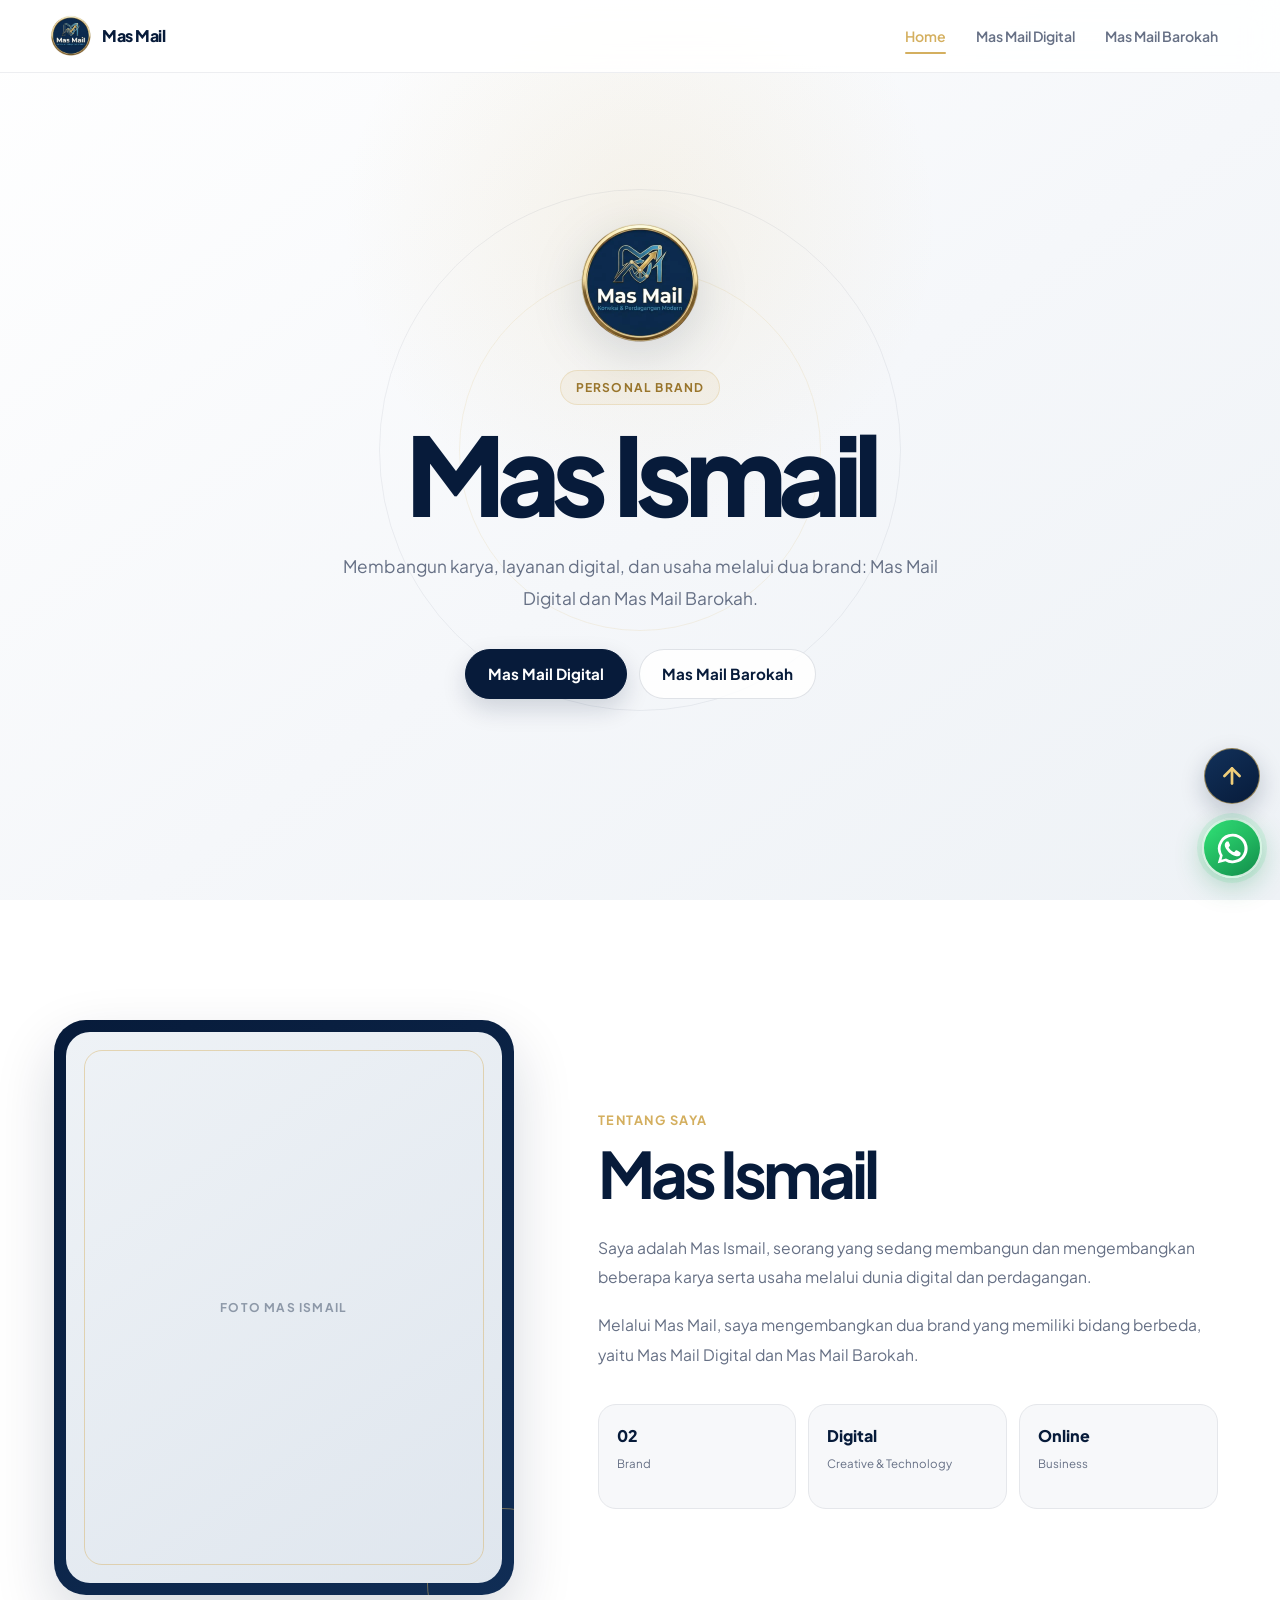
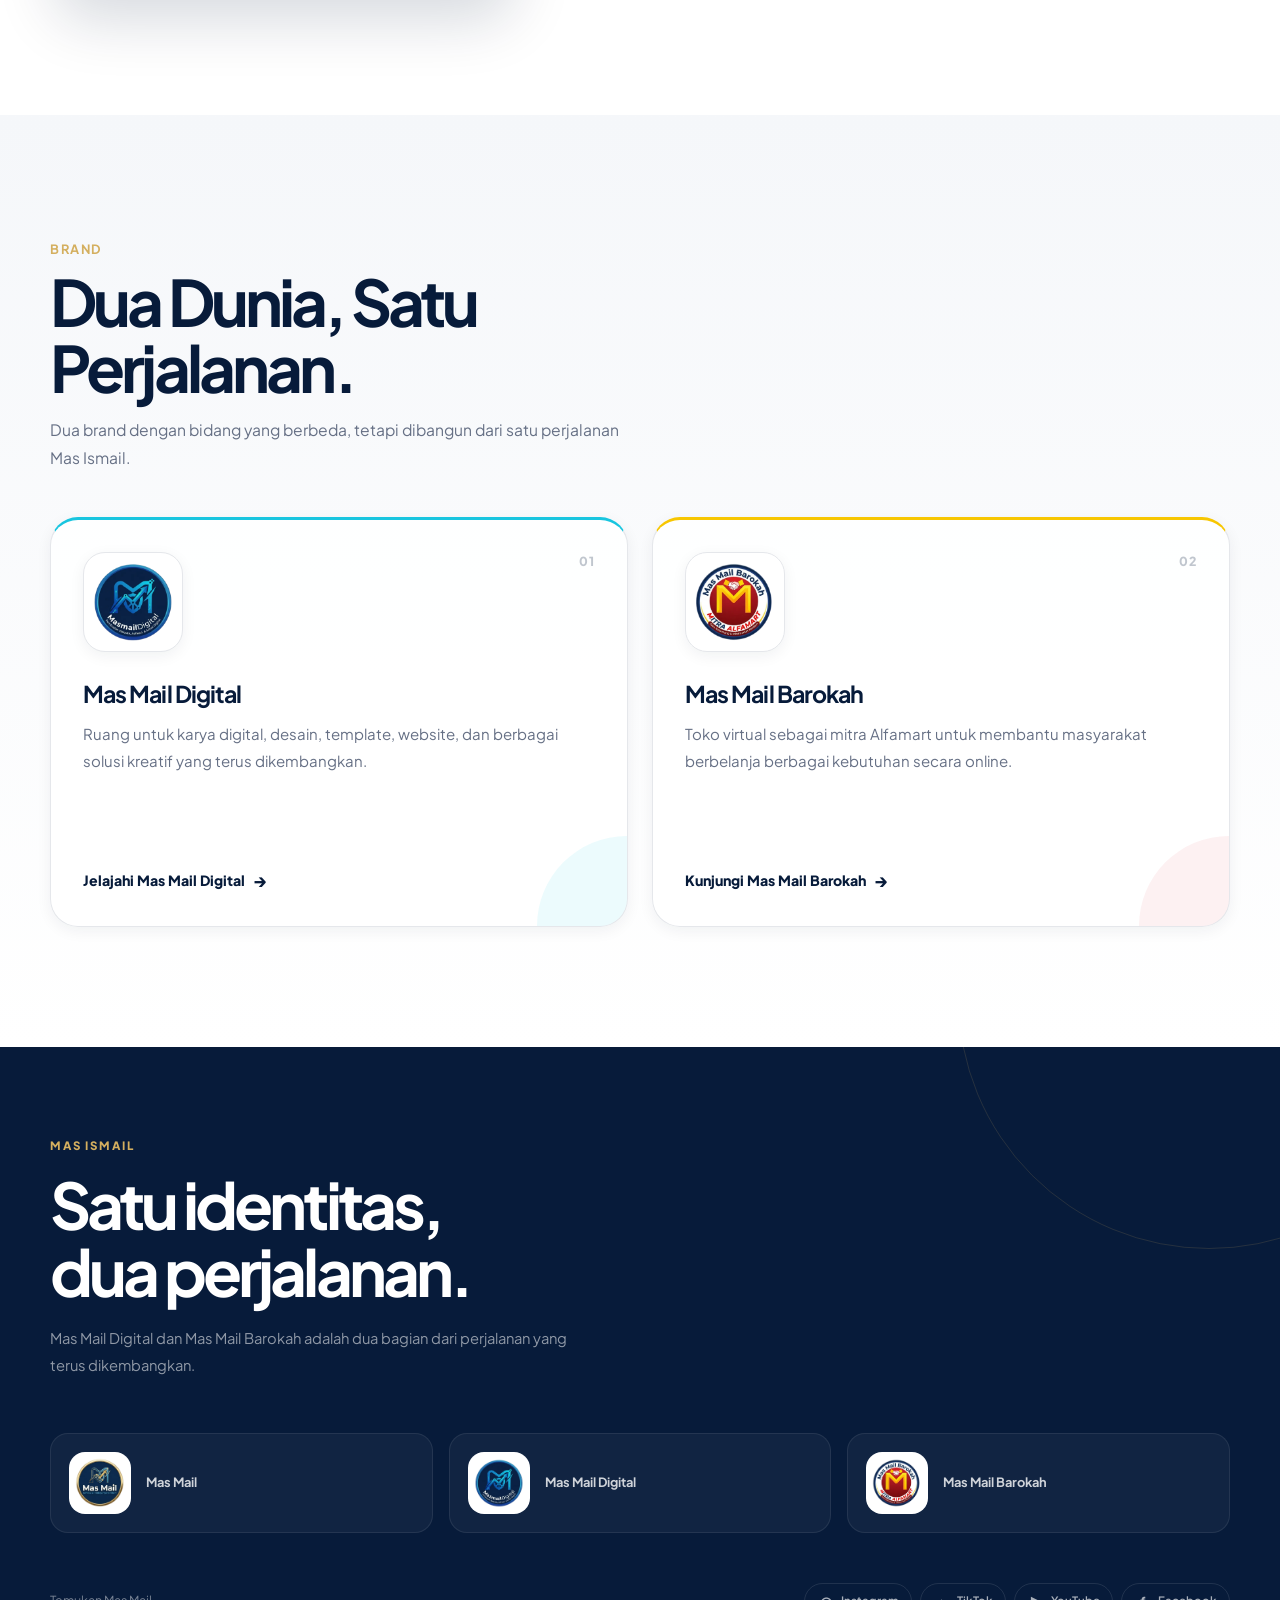
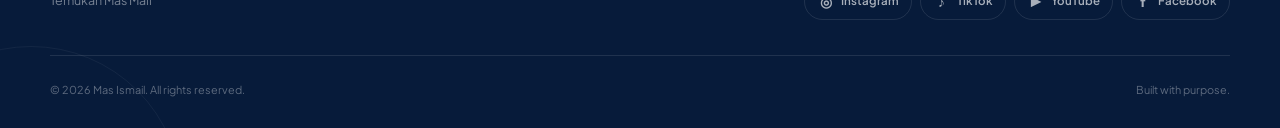
==== index.html @ d059cf26 "Update Open Graph image meta tag" ====
<!DOCTYPE html>

<html lang="id">
<head>
<meta charset="utf-8"/>
<meta content="width=device-width, initial-scale=1.0" name="viewport"/>
<title>Mas Mail — Beranda</title>
<!-- CSS -->
<link href="css/umum.css" rel="stylesheet"/>
<link href="css/home.css" rel="stylesheet"/>
<link href="assets/logo-mas-mail.png" rel="icon" type="image/png"/>
<!-- =========================================
     01. METADATA & PRATINJAU BAGIKAN URL
     Fungsi : Judul, deskripsi, dan gambar saat link dibagikan
     Edit   : URL_DOMAIN bila alamat publik berubah
========================================= -->
<meta name="description" content="Mas Mail menaungi Mas Mail Digital dan Mas Mail Barokah.">
<link rel="canonical" href="https://ismail280701.github.io/MAS-MAIL/index.html">
<meta property="og:type" content="website">
<meta property="og:site_name" content="Mas Mail">
<meta property="og:title" content="Mas Mail — Beranda">
<meta property="og:description" content="Mas Mail menaungi Mas Mail Digital dan Mas Mail Barokah.">
<meta property="og:url" content="https://ismail280701.github.io/MAS-MAIL/index.html">
<meta property="og:image" content="https://ismail280701.github.io/MAS-MAIL/assets/logo-mas-mail.png">
<meta property="og:image:width" content="1200">
<meta property="og:image:height" content="630">
<meta property="og:image:alt" content="Mas Mail menaungi Mas Mail Digital dan Mas Mail Barokah">
<meta name="twitter:card" content="summary_large_image">
<meta name="twitter:title" content="Mas Mail — Beranda">
<meta name="twitter:description" content="Mas Mail menaungi Mas Mail Digital dan Mas Mail Barokah.">
<meta name="twitter:image" content="https://ismail280701.github.io/MAS-MAIL/assets/mas-mail-social-preview.png">
</head>
<body>
<!-- =========================================
     PAGE TRANSITION
========================================= -->
<div aria-hidden="true" class="page-transition" id="pageTransition">
<div class="transition-content">
<div class="transition-logos">
<img alt="Mas Mail" src="assets/logo-mas-mail.png"/>
<img alt="Mas Mail Digital" src="assets/logo-mas-mail-digital.png"/>
<img alt="Mas Mail Barokah" src="assets/logo-mas-mail-barokah.png"/>
</div>
<p class="transition-title" id="transitionTitle">
            Mas Mail
        </p>
<p class="transition-subtitle" id="transitionSubtitle">
            Koneksi &amp; Perdagangan Modern
        </p>
</div>
</div>
<!-- =========================================
     HEADER / NAVBAR
========================================= -->
<header class="site-header">
<nav class="navbar">
<!-- BRAND -->
<a aria-label="Mas Mail" class="brand-logo" href="index.html">
<img alt="Logo Mas Mail" src="assets/logo-mas-mail.png"/>
<span>Mas Mail</span>
</a>
<!-- NAVIGATION -->
<div class="nav-menu" id="navMenu">
<a class="nav-link active" href="index.html">
                Home
            </a>
<a class="nav-link" href="digital.html">
                Mas Mail Digital
            </a>
<a class="nav-link" href="barokah.html">
                Mas Mail Barokah
            </a>
</div>
<!-- HAMBURGER -->
<button aria-controls="navMenu" aria-expanded="false" aria-label="Buka menu" class="nav-toggle" id="navToggle" type="button">
<span></span>
<span></span>
<span></span>
</button>
</nav>
</header>
<!-- =========================================
         MAIN
    ========================================= -->
<main>
<!-- =====================================
     HERO
====================================== -->
<section class="hero-section" id="home">
<div class="hero-background"></div>
<div class="hero-content">
<!-- LOGO -->
<div class="hero-logo">
<img alt="Logo Mas Mail" src="assets/logo-mas-mail.png"/>
</div>
<!-- LABEL -->
<p class="hero-label">
            Personal Brand
        </p>
<!-- TITLE -->
<h1>
            Mas Ismail
        </h1>
<!-- DESCRIPTION -->
<p class="hero-description">
            Membangun karya, layanan digital, dan usaha
            melalui dua brand: Mas Mail Digital dan
            Mas Mail Barokah.
        </p>
<!-- ACTION -->
<div class="hero-actions">
<a class="button button-primary" href="digital.html">
                Mas Mail Digital
            </a>
<a class="button button-secondary" href="barokah.html">
                Mas Mail Barokah
            </a>
</div>
</div>
</section>
<!-- =====================================
     TENTANG MAS ISMAIL
====================================== -->
<section class="about-section" id="tentang">
<div class="section-container">
<div class="about-layout">
<!-- =============================
                 FOTO
            ============================== -->
<div class="about-image reveal reveal-left">
<div class="about-image-frame">
<span>
                        FOTO MAS ISMAIL
                    </span>
</div>
</div>
<!-- =============================
                 INFORMASI
            ============================== -->
<div class="about-info reveal reveal-right">
<div class="section-heading">
<p class="section-label">
                        Tentang Saya
                    </p>
<h2>
                        Mas Ismail
                    </h2>
</div>
<div class="about-text">
<p>
                        Saya adalah Mas Ismail, seorang yang
                        sedang membangun dan mengembangkan
                        beberapa karya serta usaha melalui
                        dunia digital dan perdagangan.
                    </p>
<p>
                        Melalui Mas Mail, saya mengembangkan
                        dua brand yang memiliki bidang berbeda,
                        yaitu Mas Mail Digital dan
                        Mas Mail Barokah.
                    </p>
</div>
<!-- INFORMASI SINGKAT -->
<div class="about-highlights">
<div class="about-highlight">
<strong>
                            02
                        </strong>
<span>
                            Brand
                        </span>
</div>
<div class="about-highlight">
<strong>
                            Digital
                        </strong>
<span>
                            Creative &amp; Technology
                        </span>
</div>
<div class="about-highlight">
<strong>
                            Online
                        </strong>
<span>
                            Business
                        </span>
</div>
</div>
</div>
</div>
</div>
</section>
<!-- =====================================
     DUA BRAND
====================================== -->
<section class="brands-section" id="brand">
<div class="section-container">
<div class="section-heading">
<p class="section-label">
                Brand
            </p>
<h2>
                Dua Dunia,
                Satu Perjalanan.
            </h2>
<p>
                Dua brand dengan bidang yang berbeda,
                tetapi dibangun dari satu perjalanan
                Mas Ismail.
            </p>
</div>
<div class="brands-grid">
<!-- =================================
                 MAS MAIL DIGITAL
            ================================== -->
<article class="brand-card brand-digital reveal reveal-left">
<div class="brand-card-top">
<div class="brand-logo-box">
<img alt="Logo Mas Mail Digital" src="assets/logo-mas-mail-digital.png"/>
</div>
<span class="brand-number">
                        01
                    </span>
</div>
<div class="brand-content">
<h3>
                        Mas Mail Digital
                    </h3>
<p>
                        Ruang untuk karya digital,
                        desain, template, website,
                        dan berbagai solusi kreatif
                        yang terus dikembangkan.
                    </p>
<a class="brand-link" href="digital.html">
                        Jelajahi Mas Mail Digital
                        <span>→</span>
</a>
</div>
</article>
<!-- =================================
                 MAS MAIL BAROKAH
            ================================== -->
<article class="brand-card brand-barokah reveal reveal-right">
<div class="brand-card-top">
<div class="brand-logo-box">
<img alt="Logo Mas Mail Barokah" src="assets/logo-mas-mail-barokah.png"/>
</div>
<span class="brand-number">
                        02
                    </span>
</div>
<div class="brand-content">
<h3>
                        Mas Mail Barokah
                    </h3>
<p>
                        Toko virtual sebagai mitra
                        Alfamart untuk membantu
                        masyarakat berbelanja berbagai
                        kebutuhan secara online.
                    </p>
<a class="brand-link" href="barokah.html">
                        Kunjungi Mas Mail Barokah
                        <span>→</span>
</a>
</div>
</article>
</div>
</div>
</section>
<!-- =========================================
     FLOATING BACK TO HERO
========================================= -->
<button aria-label="Kembali ke bagian atas" class="back-to-hero" id="backToHero" title="Kembali ke atas" type="button">
<span>↑</span>
</button>
</main>
<!-- =========================================
     FOOTER
========================================= -->
<footer class="site-footer">
<div class="footer-container">
<!-- ================================
             FOOTER BRAND
        ================================= -->
<div class="footer-main">
<p class="footer-label">
                MAS ISMAIL
            </p>
<h2>
                Satu identitas,
                <br/>
                dua perjalanan.
            </h2>
<p class="footer-description">
                Mas Mail Digital dan Mas Mail Barokah
                adalah dua bagian dari perjalanan
                yang terus dikembangkan.
            </p>
</div>
<!-- ================================
             THREE LOGOS
        ================================= -->
<div class="footer-logos">
<!-- MAS MAIL -->
<a class="footer-logo-item" href="index.html">
<div class="footer-logo-image">
<img alt="Logo Mas Mail" src="assets/logo-mas-mail.png"/>
</div>
<span>
                    Mas Mail
                </span>
</a>
<!-- DIGITAL -->
<a class="footer-logo-item" href="digital.html">
<div class="footer-logo-image">
<img alt="Logo Mas Mail Digital" src="assets/logo-mas-mail-digital.png"/>
</div>
<span>
                    Mas Mail Digital
                </span>
</a>
<!-- BAROKAH -->
<a class="footer-logo-item" href="barokah.html">
<div class="footer-logo-image">
<img alt="Logo Mas Mail Barokah" src="assets/logo-mas-mail-barokah.png"/>
</div>
<span>
                    Mas Mail Barokah
                </span>
</a>
</div>
<!-- ================================
             SOCIAL MEDIA
        ================================= -->
<div class="footer-social-area">
<p>
                Temukan Mas Mail
            </p>
<div class="footer-social">
<a aria-label="Instagram" class="social-link" href="#">
<span class="social-icon">◎</span>
<span>Instagram</span>
</a>
<a aria-label="TikTok" class="social-link" href="#">
<span class="social-icon">♪</span>
<span>TikTok</span>
</a>
<a aria-label="YouTube" class="social-link" href="#">
<span class="social-icon">▶</span>
<span>YouTube</span>
</a>
<a aria-label="Facebook" class="social-link" href="#">
<span class="social-icon">f</span>
<span>Facebook</span>
</a>
</div>
</div>
<!-- ================================
             FOOTER BOTTOM
        ================================= -->
<div class="footer-bottom">
<p>
                © 2026 Mas Ismail. All rights reserved.
            </p>
<p>
                Built with purpose.
            </p>
</div>
</div>
</footer>
<!-- JavaScript -->
<script src="js/umum.js"></script>
<script src="js/home.js"></script>
</body>
</html>
---- css/umum.css ----
/* =========================================
   MAS ISMAIL
   CSS UMUM
   Versi Final / Shared Style
========================================= */

@import url('https://fonts.googleapis.com/css2?family=Plus+Jakarta+Sans:wght@400;500;600;700;800&display=swap');


/* =========================================
   1. ROOT / VARIABEL
========================================= */

:root {

    /* BRAND COLORS */

    --color-primary: #d4af5f;
    --color-primary-dark: #b89546;
    --color-primary-light: #f7edcf;

    --color-navy: #071b3a;
    --color-navy-light: #102d55;

    --color-blue: #1769aa;
    --color-cyan: #18c5df;

    --color-red: #d71920;
    --color-yellow: #f7c600;


    /* BASIC COLORS */

    --color-white: #ffffff;
    --color-black: #080b10;

    --color-text: #111827;
    --color-text-soft: #667085;


    /* BACKGROUND */

    --color-background: #ffffff;
    --color-background-soft: #f7f8fa;
    --color-background-dark: #071b3a;


    /* BORDER */

    --color-border: #e5e7eb;


    /* RADIUS */

    --radius-small: 10px;
    --radius-medium: 18px;
    --radius-large: 28px;
    --radius-pill: 999px;


    /* SHADOW */

    --shadow-small:
        0 4px 15px rgba(7, 27, 58, 0.06);

    --shadow-medium:
        0 10px 30px rgba(7, 27, 58, 0.10);

    --shadow-large:
        0 20px 50px rgba(7, 27, 58, 0.14);


    /* CONTAINER */

    --container-width: 1180px;


    /* TRANSITION */

    --transition-fast: 0.2s ease;
    --transition-normal: 0.3s ease;
    --transition-slow: 0.5s ease;

}


/* =========================================
   2. RESET
========================================= */

* {
    margin: 0;
    padding: 0;
    box-sizing: border-box;
}


html {
    scroll-behavior: smooth;
}


body {
    min-height: 100vh;

    font-family:
        "Plus Jakarta Sans",
        Arial,
        Helvetica,
        sans-serif;

    background:
        var(--color-background);

    color:
        var(--color-text);

    line-height: 1.6;

    overflow-x: hidden;
}


img {
    display: block;

    max-width: 100%;
}


a {
    color: inherit;

    text-decoration: none;
}


button,
input,
textarea,
select {
    font: inherit;
}


/* =========================================
   3. CONTAINER
========================================= */

.section-container,
.footer-container {
    width:
        min(
            calc(100% - 40px),
            var(--container-width)
        );

    margin-inline: auto;
}


/* =========================================
   4. SECTION UMUM
========================================= */

section {
    position: relative;

    width: 100%;
}


.section-heading {
    margin-bottom: 40px;
}


.section-label {
    display: inline-block;

    margin-bottom: 10px;

    color:
        var(--color-primary);

    font-size: 0.8rem;

    font-weight: 700;

    letter-spacing: 0.12em;

    text-transform: uppercase;
}


/* =========================================
   5. BUTTON
========================================= */

.button {
    display: inline-flex;

    align-items: center;
    justify-content: center;

    min-height: 48px;

    padding:
        12px 22px;

    border:
        1px solid transparent;

    border-radius:
        var(--radius-pill);

    font-size: 0.95rem;

    font-weight: 700;

    cursor: pointer;

    transition:
        transform var(--transition-fast),
        background-color var(--transition-normal),
        color var(--transition-normal),
        border-color var(--transition-normal),
        box-shadow var(--transition-normal);
}


.button:hover {
    transform:
        translateY(-2px);
}


.button:active {
    transform:
        translateY(0);
}


/* =========================================
   6. PRIMARY BUTTON
========================================= */

.button-primary {
    background:
        var(--color-primary);

    color:
        var(--color-white);

    box-shadow:
        var(--shadow-small);
}


.button-primary:hover {
    background:
        var(--color-primary-dark);

    box-shadow:
        var(--shadow-medium);
}


/* =========================================
   7. SECONDARY BUTTON
========================================= */

.button-secondary {
    background:
        var(--color-white);

    color:
        var(--color-primary);

    border-color:
        var(--color-border);
}


.button-secondary:hover {
    border-color:
        var(--color-primary);

    box-shadow:
        var(--shadow-small);
}


/* =========================================
   8. HEADER
========================================= */

.site-header {
    position: fixed;

    top: 0;
    left: 0;

    z-index: 1000;

    width: 100%;

    background:
        rgba(255, 255, 255, 0.88);

    border-bottom:
        1px solid
        rgba(229, 231, 235, 0.7);

    backdrop-filter:
        blur(16px);

    -webkit-backdrop-filter:
        blur(16px);
}


/* =========================================
   9. HEADER SAAT SCROLL
========================================= */

.site-header.scrolled {
    background:
        rgba(255, 255, 255, 0.96);

    box-shadow:
        var(--shadow-small);

    border-bottom-color:
        transparent;
}


/* =========================================
   10. NAVBAR
========================================= */

.navbar {
    position: relative;

    display: flex;

    align-items: center;
    justify-content: space-between;

    width:
        min(
            calc(100% - 40px),
            var(--container-width)
        );

    min-height: 72px;

    margin-inline: auto;
}


/* =========================================
   11. BRAND LOGO
========================================= */

.brand-logo {
    display: inline-flex;

    align-items: center;

    gap: 10px;

    color:
        var(--color-navy);

    font-size: 1rem;

    font-weight: 800;

    letter-spacing: -0.03em;

    white-space: nowrap;

    transition:
        transform var(--transition-fast),
        opacity var(--transition-normal);
}


.brand-logo img {
    display: block;

    width: 42px;
    height: 42px;

    max-width: 42px;
    max-height: 42px;

    flex-shrink: 0;

    object-fit: contain;
}


.brand-logo span {
    color:
        var(--color-navy);
}


.brand-logo:hover {
    transform:
        translateY(-1px);

    opacity:
        0.88;
}


/* =========================================
   12. NAV MENU
========================================= */

.nav-menu {
    display: flex;

    align-items: center;

    gap: 6px;

    margin-left: auto;
}


/* =========================================
   13. NAV LINK
========================================= */

.nav-link {
    position: relative;

    display: inline-flex;

    align-items: center;

    min-height: 38px;

    padding:
        9px 12px;

    border-radius:
        var(--radius-pill);

    color:
        var(--color-text-soft);

    font-size: 0.88rem;

    font-weight: 600;

    white-space: nowrap;

    transition:
        color var(--transition-normal),
        background-color var(--transition-normal);
}


.nav-link::after {
    content: "";

    position: absolute;

    left: 12px;
    right: 12px;
    bottom: 2px;

    height: 2px;

    background:
        var(--color-primary);

    border-radius:
        var(--radius-pill);

    transform:
        scaleX(0);

    transform-origin:
        center;

    transition:
        transform var(--transition-normal);
}


.nav-link:hover {
    color:
        var(--color-primary);
}


.nav-link:hover::after,
.nav-link.active::after {
    transform:
        scaleX(1);
}


.nav-link.active {
    color:
        var(--color-primary);
}


/* =========================================
   14. NAV TOGGLE / HAMBURGER
========================================= */

.nav-toggle {
    display: none;

    align-items: center;
    justify-content: center;

    flex-direction: column;

    gap: 5px;

    width: 42px;
    height: 42px;

    padding: 0;

    border: 0;

    border-radius: 12px;

    background:
        transparent;

    cursor: pointer;

    transition:
        background-color var(--transition-normal);
}


.nav-toggle:hover {
    background:
        rgba(15, 118, 110, 0.07);
}


.nav-toggle span {
    display: block;

    width: 21px;
    height: 2px;

    border-radius:
        var(--radius-pill);

    background:
        var(--color-navy);

    transition:
        transform var(--transition-normal),
        opacity var(--transition-fast),
        width var(--transition-normal);
}


/* =========================================
   15. HAMBURGER → X
========================================= */

.nav-toggle.active span:nth-child(1) {
    transform:
        translateY(7px)
        rotate(45deg);
}


.nav-toggle.active span:nth-child(2) {
    width: 0;

    opacity: 0;
}


.nav-toggle.active span:nth-child(3) {
    transform:
        translateY(-7px)
        rotate(-45deg);
}


/* =========================================
   16. REVEAL ANIMATION
========================================= */

.reveal {
    opacity: 0;

    transform:
        translateY(24px);

    transition:
        opacity 0.7s ease,
        transform 0.7s ease;
}


.reveal.revealed {
    opacity: 1;

    transform:
        translateY(0);
}


/* =========================================
   17. FOOTER
========================================= */

.site-footer {
    position: relative;

    background:
        var(--color-navy);

    color:
        #ffffff;

    overflow: hidden;
}


.site-footer::before {
    content: "";

    position: absolute;

    width: 500px;
    height: 500px;

    top: -300px;
    right: -180px;

    border:
        1px solid
        rgba(212, 175, 95, 0.15);

    border-radius: 50%;

    pointer-events: none;
}


.site-footer::after {
    content: "";

    position: absolute;

    width: 300px;
    height: 300px;

    bottom: -220px;
    left: -120px;

    border:
        1px solid
        rgba(255, 255, 255, 0.05);

    border-radius: 50%;

    pointer-events: none;
}


/* =========================================
   18. FOOTER CONTAINER
========================================= */

.footer-container {
    position: relative;

    z-index: 2;

    padding-top: 90px;
    padding-bottom: 30px;
}


/* =========================================
   19. FOOTER MAIN
========================================= */

.footer-main {
    max-width: 650px;

    margin-bottom: 55px;
}


.footer-label {
    margin-bottom: 15px;

    color:
        var(--color-primary);

    font-size: 0.72rem;

    font-weight: 800;

    letter-spacing: 0.16em;
}


.footer-main h2 {
    color:
        #ffffff;

    font-size:
        clamp(
            2.3rem,
            5vw,
            4rem
        );

    line-height: 1.05;

    letter-spacing: -0.06em;
}


.footer-description {
    max-width: 540px;

    margin-top: 20px;

    color:
        rgba(255, 255, 255, 0.55);

    font-size: 0.92rem;

    line-height: 1.8;
}


/* =========================================
   20. FOOTER THREE LOGOS
========================================= */

.footer-logos {
    display: grid;

    grid-template-columns:
        repeat(3, minmax(0, 1fr));

    gap: 16px;

    margin-bottom: 50px;
}


.footer-logo-item {
    display: flex;

    align-items: center;

    gap: 15px;

    min-height: 100px;

    padding: 18px;

    background:
        rgba(255, 255, 255, 0.045);

    border:
        1px solid
        rgba(255, 255, 255, 0.08);

    border-radius:
        var(--radius-medium);

    color:
        rgba(255, 255, 255, 0.8);

    transition:
        transform var(--transition-normal),
        background-color var(--transition-normal),
        border-color var(--transition-normal);
}


.footer-logo-item:hover {
    transform:
        translateY(-4px);

    background:
        rgba(255, 255, 255, 0.075);

    border-color:
        rgba(212, 175, 95, 0.35);

    color:
        #ffffff;
}


.footer-logo-image {
    display: flex;

    align-items: center;
    justify-content: center;

    width: 62px;
    height: 62px;

    padding: 6px;

    flex-shrink: 0;

    background:
        #ffffff;

    border-radius: 16px;
}


.footer-logo-image img {
    width: 100%;
    height: 100%;

    object-fit: contain;
}


.footer-logo-item span {
    font-size: 0.8rem;

    font-weight: 700;

    line-height: 1.4;
}


/* =========================================
   21. FOOTER SOCIAL AREA
========================================= */

.footer-social-area {
    display: flex;

    align-items: center;
    justify-content: space-between;

    gap: 30px;

    padding-bottom: 35px;

    border-bottom:
        1px solid
        rgba(255, 255, 255, 0.1);
}


.footer-social-area > p {
    color:
        rgba(255, 255, 255, 0.45);

    font-size: 0.78rem;
}


.footer-social {
    display: flex;

    align-items: center;
    justify-content: flex-end;

    flex-wrap: wrap;

    gap: 8px;

    padding: 0;

    border: 0;
}


/* =========================================
   22. SOCIAL LINK
========================================= */

.social-link {
    display: inline-flex;

    align-items: center;

    gap: 7px;

    padding:
        8px 12px;

    border:
        1px solid
        rgba(255, 255, 255, 0.1);

    border-radius:
        var(--radius-pill);

    color:
        rgba(255, 255, 255, 0.65);

    font-size: 0.72rem;

    font-weight: 600;

    transition:
        transform var(--transition-normal),
        background-color var(--transition-normal),
        border-color var(--transition-normal),
        color var(--transition-normal);
}


.social-link:hover {
    transform:
        translateY(-2px);

    background:
        rgba(255, 255, 255, 0.08);

    border-color:
        rgba(212, 175, 95, 0.4);

    color:
        #ffffff;
}


.social-icon {
    display: inline-flex;

    align-items: center;
    justify-content: center;

    width: 17px;
    height: 17px;

    font-size: 0.85rem;

    font-weight: 800;
}


/* =========================================
   23. FOOTER BOTTOM
========================================= */

.footer-bottom {
    display: flex;

    align-items: center;
    justify-content: space-between;

    gap: 20px;

    padding-top: 25px;
}


.footer-bottom p {
    color:
        rgba(255, 255, 255, 0.35);

    font-size: 0.68rem;
}


/* =========================================
   24. FOCUS
========================================= */

a:focus-visible,
button:focus-visible {
    outline:
        3px solid
        var(--color-primary-light);

    outline-offset: 3px;
}


/* =========================================
   25. TABLET
========================================= */

@media (max-width: 900px) {

    .nav-menu {
        gap: 2px;
    }

    .nav-link {
        padding-inline: 8px;

        font-size: 0.85rem;
    }

}


/* =========================================
   26. MOBILE
========================================= */

@media (max-width: 700px) {

    /* ================================
       CONTAINER
    ================================= */

    .section-container,
    .footer-container {
        width:
            min(
                calc(100% - 32px),
                var(--container-width)
            );
    }


    /* ================================
       NAVBAR
    ================================= */

    .navbar {
        width:
            min(
                calc(100% - 32px),
                var(--container-width)
            );

        min-height: 64px;
    }


    /* ================================
       BRAND
    ================================= */

    .brand-logo {
        gap: 8px;

        font-size: 0.9rem;
    }


    .brand-logo img {
        width: 38px;
        height: 38px;

        max-width: 38px;
        max-height: 38px;
    }


    /* ================================
       HAMBURGER
    ================================= */

    .nav-toggle {
        display: flex;
    }


    /* ================================
       MOBILE MENU
    ================================= */

    .nav-menu {
        position: absolute;

        top:
            calc(100% + 10px);

        left: 0;
        right: 0;

        display: flex;

        flex-direction: column;

        align-items: stretch;

        gap: 4px;

        padding: 10px;

        background:
            rgba(255, 255, 255, 0.97);

        border:
            1px solid
            var(--color-border);

        border-radius:
            var(--radius-medium);

        box-shadow:
            var(--shadow-medium);

        backdrop-filter:
            blur(16px);

        -webkit-backdrop-filter:
            blur(16px);

        opacity: 0;

        visibility: hidden;

        transform:
            translateY(-10px)
            scale(0.98);

        transform-origin:
            top center;

        pointer-events: none;

        transition:
            opacity var(--transition-normal),
            visibility var(--transition-normal),
            transform var(--transition-normal);
    }


    /* ================================
       MOBILE MENU ACTIVE
    ================================= */

    .nav-menu.active {
        opacity: 1;

        visibility: visible;

        transform:
            translateY(0)
            scale(1);

        pointer-events: auto;
    }


    /* ================================
       MOBILE LINK
    ================================= */

    .nav-link {
        width: 100%;

        justify-content: flex-start;

        padding:
            13px 14px;

        border-radius:
            10px;

        font-size: 0.9rem;
    }


    .nav-link::after {
        display: none;
    }


    .nav-link:hover {
        background:
            var(--color-background-soft);
    }


    .nav-link.active {
        background:
            var(--color-primary-light);

        color:
            var(--color-primary);
    }


    /* ================================
       HOME SPACING
    ================================= */

    .hero-section {
        padding-top: 80px;
    }


    .about-section,
    .brands-section {
        padding-top: 80px;

        padding-bottom: 80px;
    }


    /* ================================
       FOOTER
    ================================= */

    .footer-container {
        padding-top: 65px;
    }


    .footer-main {
        margin-bottom: 38px;
    }


    .footer-main h2 {
        font-size: 2.5rem;
    }


    .footer-logos {
        grid-template-columns: 1fr;

        gap: 10px;

        margin-bottom: 35px;
    }


    .footer-logo-item {
        min-height: 82px;

        padding: 14px;
    }


    .footer-logo-image {
        width: 54px;
        height: 54px;
    }


    .footer-social-area {
        align-items: flex-start;

        flex-direction: column;

        gap: 15px;
    }


    .footer-social {
        justify-content: flex-start;
    }


    .footer-bottom {
        align-items: flex-start;

        flex-direction: column;

        gap: 8px;
    }

}


/* =========================================
   27. REDUCED MOTION
========================================= */

@media (prefers-reduced-motion: reduce) {

    html {
        scroll-behavior: auto;
    }


    *,
    *::before,
    *::after {
        transition-duration:
            0.01ms !important;

        animation-duration:
            0.01ms !important;

        animation-iteration-count:
            1 !important;
    }

}


/* =========================================
   28. PAGE TRANSITION
========================================= */

.page-transition {
    position: fixed;

    inset: 0;

    z-index: 10000;

    display: flex;

    align-items: center;
    justify-content: center;

    background:
        #071b3a;

    opacity: 0;

    visibility: hidden;

    pointer-events: none;

    transition:
        opacity 0.35s ease,
        visibility 0.35s ease;
}


/* =========================================
   29. PAGE TRANSITION ACTIVE
========================================= */

.page-transition.active {
    opacity: 1;

    visibility: visible;

    pointer-events: auto;
}


/* =========================================
   30. TRANSITION CONTENT
========================================= */

.transition-content {
    display: flex;

    align-items: center;
    justify-content: center;

    flex-direction: column;

    text-align: center;

    transform:
        translateY(20px)
        scale(0.96);

    opacity: 0;

    transition:
        transform 0.45s ease,
        opacity 0.4s ease;
}


.page-transition.active
.transition-content {
    transform:
        translateY(0)
        scale(1);

    opacity: 1;
}


/* =========================================
   31. TRANSITION LOGOS
========================================= */

.transition-logos {
    display: flex;

    align-items: center;
    justify-content: center;

    gap: 12px;

    margin-bottom: 28px;
}


.transition-logos img {
    width: 65px;
    height: 65px;

    object-fit: contain;

    border-radius: 50%;

    background:
        #ffffff;

    box-shadow:
        0 12px 35px
        rgba(0, 0, 0, 0.2);

    animation:
        transitionLogoFloat
        3s ease-in-out
        infinite;
}


.transition-logos img:nth-child(2) {
    animation-delay: -1s;
}


.transition-logos img:nth-child(3) {
    animation-delay: -2s;
}


/* =========================================
   32. TRANSITION TITLE
========================================= */

.transition-title {
    margin: 0;

    color:
        #ffffff;

    font-family:
        "Plus Jakarta Sans",
        sans-serif;

    font-size:
        clamp(
            1.7rem,
            5vw,
            2.7rem
        );

    font-weight: 800;

    letter-spacing: -0.04em;
}


/* =========================================
   33. TRANSITION SUBTITLE
========================================= */

.transition-subtitle {
    margin-top: 8px;

    color:
        rgba(255, 255, 255, 0.55);

    font-size: 0.8rem;

    letter-spacing: 0.04em;
}


/* =========================================
   34. TRANSITION LOGO ANIMATION
========================================= */

@keyframes transitionLogoFloat {

    0%,
    100% {
        transform:
            translateY(0);
    }

    50% {
        transform:
            translateY(-7px);
    }

}


/* =========================================
   35. TRANSITION MOBILE
========================================= */

@media (max-width: 700px) {

    .transition-logos {
        gap: 8px;

        margin-bottom: 22px;
    }


    .transition-logos img {
        width: 55px;
        height: 55px;
    }


    .transition-title {
        font-size: 1.65rem;
    }


    .transition-subtitle {
        font-size: 0.7rem;
    }

}
/* =========================================
   GLOBAL FLOATING PREMIUM
   MAS MAIL — ALL PAGES
========================================= */

.mm-floating {
    position: fixed;
    right: max(18px, env(safe-area-inset-right));
    bottom: calc(22px + env(safe-area-inset-bottom));
    z-index: 9990;

    display: flex;
    flex-direction: column;
    align-items: center;
    gap: 14px;

    pointer-events: none;
}

.mm-floating > * {
    pointer-events: auto;
}

.mm-floating-wa,
.mm-floating-top {
    position: relative;
    display: flex;
    align-items: center;
    justify-content: center;

    width: 60px;
    height: 60px;
    padding: 0;

    border-radius: 50%;
    cursor: pointer;
    text-decoration: none;

    transition:
        transform .4s cubic-bezier(.2,.8,.2,1),
        opacity .35s ease,
        box-shadow .35s ease,
        background .35s ease;
}

/* WHATSAPP */

.mm-floating .mm-floating-wa {
    background: linear-gradient(145deg, #32e678, #128c4a);
    border: 2px solid rgba(255,255,255,.8);
    color: #fff;

    box-shadow:
        0 8px 28px rgba(18,140,74,.3),
        0 0 0 5px rgba(37,211,102,.1);

    animation: mmFloatingPulse 3.5s ease-in-out infinite;
}

.mm-floating-wa svg {
    width: 31px;
    height: 31px;
    fill: currentColor;
}

/* BACK TO TOP */

.mm-floating #backToHero.mm-floating-top {
    position: relative;
    inset: auto;
    right: auto;
    bottom: auto;
    left: auto;

    width: 56px;
    height: 56px;
    margin: 0;
    padding: 0;

    display: flex;
    align-items: center;
    justify-content: center;

    border: 1px solid rgba(212,175,95,.65);
    border-radius: 50%;

    background: linear-gradient(145deg, #12315a, #071b3a);
    color: #f0ce7a;

    box-shadow: 0 9px 25px rgba(7,27,58,.22);

    opacity: 0;
    visibility: hidden;
    transform: translateY(22px) scale(.8);

    pointer-events: none;
}

.mm-floating-top svg {
    width: 26px;
    height: 26px;
    stroke: currentColor;
    stroke-width: 2.5;
    fill: none;
    stroke-linecap: round;
    stroke-linejoin: round;
}

.mm-floating #backToHero.mm-floating-top span {
    display: none;
}

/* SCROLLED STATE */

.mm-floating.is-scrolled #backToHero.mm-floating-top {
    opacity: 1;
    visibility: visible;
    transform: translateY(0) scale(1);
    pointer-events: auto;
}

.mm-floating.is-scrolled .mm-floating-wa {
    transform: translateY(-8px);
}

/* INTERACTIONS */

@media (hover: hover) {
    .mm-floating .mm-floating-wa:hover {
        animation-play-state: paused;
        transform: translateY(-5px) scale(1.07);
        box-shadow: 0 13px 34px rgba(18,140,74,.38);
    }

    .mm-floating.is-scrolled .mm-floating-wa:hover {
        transform: translateY(-13px) scale(1.07);
    }

    .mm-floating #backToHero.mm-floating-top:hover {
        transform: translateY(-4px) scale(1.07);
        background: #153e70;
    }
}

.mm-floating a:focus-visible,
.mm-floating button:focus-visible {
    outline: 3px solid #d4af5f;
    outline-offset: 4px;
}

/* GENTLE PULSE */

@keyframes mmFloatingPulse {
    0%, 100% {
        box-shadow:
            0 8px 28px rgba(18,140,74,.3),
            0 0 0 5px rgba(37,211,102,.1);
    }

    50% {
        box-shadow:
            0 10px 30px rgba(18,140,74,.36),
            0 0 0 11px rgba(37,211,102,0);
    }
}

/* MOBILE */

@media (max-width: 600px) {
    .mm-floating {
        right: calc(16px + env(safe-area-inset-right));
        bottom: calc(20px + env(safe-area-inset-bottom));
        gap: 12px;
    }

    .mm-floating .mm-floating-wa {
        width: 58px;
        height: 58px;
    }

    .mm-floating #backToHero.mm-floating-top {
        width: 54px;
        height: 54px;
    }
}

/* ACCESSIBILITY */

@media (prefers-reduced-motion: reduce) {
    .mm-floating *,
    .mm-floating *::before,
    .mm-floating *::after {
        animation: none !important;
        transition: none !important;
    }
}
---- css/home.css ----
/* =========================================
   MAS ISMAIL
   CSS KHUSUS HOME
========================================= */
/* =========================================
   1. HERO SECTION
========================================= */

.hero-section {
    position: relative;

    min-height: 100vh;
    min-height: 100svh;

    display: flex;
    align-items: center;
    justify-content: center;

    padding-top: 90px;
    padding-bottom: 70px;

    background:
        radial-gradient(
            circle at 50% 25%,
            rgba(212, 175, 95, 0.12),
            transparent 32%
        ),
        linear-gradient(
            145deg,
            #ffffff 0%,
            #f5f7fa 55%,
            #eef2f6 100%
        );

    overflow: hidden;
}


/* =========================================
   2. HERO BACKGROUND
========================================= */

.hero-background {
    position: absolute;

    inset: 0;

    pointer-events: none;
}


/* Lingkaran dekorasi */

.hero-background::before {
    content: "";

    position: absolute;

    width: 520px;
    height: 520px;

    top: 50%;
    left: 50%;

    border: 1px solid rgba(
        7,
        27,
        58,
        0.06
    );

    border-radius: 50%;

    transform:
        translate(-50%, -50%);
}


/* Lingkaran kedua */

.hero-background::after {
    content: "";

    position: absolute;

    width: 360px;
    height: 360px;

    top: 50%;
    left: 50%;

    border: 1px solid rgba(
        212,
        175,
        95,
        0.14
    );

    border-radius: 50%;

    transform:
        translate(-50%, -50%);
}


/* =========================================
   3. HERO CONTENT
========================================= */

.hero-content {
    position: relative;

    z-index: 2;

    width: min(
        calc(100% - 40px),
        850px
    );

    margin-inline: auto;

    text-align: center;
}


/* =========================================
   4. HERO LOGO
========================================= */

.hero-logo {
    display: flex;

    align-items: center;
    justify-content: center;

    margin-bottom: 24px;
}

.hero-logo img {
    width: 125px;
    height: 125px;

    object-fit: contain;

    filter:
        drop-shadow(
            0 12px 25px
            rgba(7, 27, 58, 0.14)
        );

    animation:
        heroLogoFloat 5s ease-in-out infinite;
}


/* =========================================
   5. HERO LABEL
========================================= */

.hero-label {
    display: inline-flex;

    align-items: center;
    justify-content: center;

    min-height: 34px;

    margin-bottom: 16px;

    padding: 7px 15px;

    background:
        rgba(212, 175, 95, 0.10);

    border: 1px solid
        rgba(212, 175, 95, 0.25);

    border-radius:
        var(--radius-pill);

    color:
        #9a762d;

    font-size: 0.75rem;
    font-weight: 700;

    letter-spacing: 0.1em;

    text-transform: uppercase;
}


/* =========================================
   6. HERO TITLE
========================================= */

.hero-content h1 {
    margin-inline: auto;

    color:
        var(--color-navy);

    font-size:
        clamp(
            3.4rem,
            9vw,
            6.8rem
        );

    font-weight: 800;

    line-height: 0.95;

    letter-spacing: -0.07em;
}


/* =========================================
   7. HERO DESCRIPTION
========================================= */

.hero-description {
    max-width: 650px;

    margin:
        26px auto 0;

    color:
        var(--color-text-soft);

    font-size:
        clamp(
            0.95rem,
            2vw,
            1.08rem
        );

    line-height: 1.85;
}


/* =========================================
   8. HERO ACTIONS
========================================= */

.hero-actions {
    display: flex;

    align-items: center;
    justify-content: center;

    flex-wrap: wrap;

    gap: 12px;

    margin-top: 34px;
}


/* =========================================
   9. HERO BUTTON PRIMARY
========================================= */

.hero-actions .button-primary {
    background:
        var(--color-navy);

    color:
        var(--color-white);

    border-color:
        var(--color-navy);

    box-shadow:
        0 10px 25px
        rgba(7, 27, 58, 0.16);
}

.hero-actions .button-primary:hover {
    background:
        var(--color-navy-light);

    border-color:
        var(--color-navy-light);
}


/* =========================================
   10. HERO BUTTON SECONDARY
========================================= */

.hero-actions .button-secondary {
    background:
        rgba(255, 255, 255, 0.85);

    color:
        var(--color-navy);

    border-color:
        rgba(7, 27, 58, 0.12);
}

.hero-actions .button-secondary:hover {
    background:
        var(--color-white);

    border-color:
        var(--color-primary);

    color:
        var(--color-navy);
}


/* =========================================
   11. HERO LOGO ANIMATION
========================================= */

@keyframes heroLogoFloat {

    0%,
    100% {
        transform:
            translateY(0);
    }

    50% {
        transform:
            translateY(-7px);
    }

}


/* =========================================
   12. HERO TABLET
========================================= */

@media (max-width: 900px) {

    .hero-logo img {
        width: 110px;
        height: 110px;
    }

}


/* =========================================
   13. HERO MOBILE
========================================= */

@media (max-width: 700px) {

    .hero-section {
        padding-top: 80px;
        padding-bottom: 60px;
    }

    .hero-content {
        width: min(
            calc(100% - 32px),
            700px
        );
    }

    .hero-logo {
        margin-bottom: 20px;
    }

    .hero-logo img {
        width: 100px;
        height: 100px;
    }

    .hero-label {
        margin-bottom: 14px;

        font-size: 0.68rem;
    }

    .hero-content h1 {
        font-size:
            clamp(
                3.1rem,
                17vw,
                5rem
            );
    }

    .hero-description {
        margin-top: 20px;

        font-size: 0.92rem;

        line-height: 1.75;
    }

    .hero-actions {
        flex-direction: column;

        width: 100%;

        margin-top: 28px;
    }

    .hero-actions .button {
        width: 100%;

        max-width: 320px;
    }

    .hero-background::before {
        width: 360px;
        height: 360px;
    }

    .hero-background::after {
        width: 250px;
        height: 250px;
    }

}


/* =========================================
   14. HERO SMALL MOBILE
========================================= */

@media (max-width: 400px) {

    .hero-logo img {
        width: 88px;
        height: 88px;
    }

    .hero-content h1 {
        font-size: 3rem;
    }

}

/* =========================================
   8. ABOUT SECTION
========================================= */

.about-section {
    padding-top: 120px;
    padding-bottom: 120px;

    background:
        var(--color-white);
}


/* =========================================
   9. ABOUT LAYOUT
========================================= */

.about-layout {
    display: grid;

    grid-template-columns:
        minmax(300px, 0.85fr)
        minmax(320px, 1.15fr);

    gap: 80px;

    align-items: center;
}


/* =========================================
   10. ABOUT IMAGE
========================================= */

.about-image {
    position: relative;

    width: 100%;

    aspect-ratio: 4 / 5;

    max-width: 460px;

    margin-inline: auto;

    padding: 12px;

    background:
        linear-gradient(
            145deg,
            var(--color-navy),
            var(--color-navy-light)
        );

    border-radius: 32px;

    box-shadow:
        0 25px 60px
        rgba(7, 27, 58, 0.16);

    overflow: hidden;
}

.about-image::after {
    content: "";

    position: absolute;

    width: 150px;
    height: 150px;

    right: -65px;
    bottom: -65px;

    border: 1px solid
        rgba(212, 175, 95, 0.5);

    border-radius: 50%;
}


/* =========================================
   11. ABOUT IMAGE FRAME
========================================= */

.about-image-frame {
    position: relative;

    z-index: 2;

    width: 100%;
    height: 100%;

    display: flex;

    align-items: center;
    justify-content: center;

    background:
        linear-gradient(
            145deg,
            #eef2f6,
            #dfe6ee
        );

    border-radius: 24px;

    overflow: hidden;
}

.about-image-frame::before {
    content: "";

    position: absolute;

    inset: 18px;

    border: 1px solid
        rgba(212, 175, 95, 0.45);

    border-radius: 18px;
}

.about-image-frame span {
    position: relative;

    color:
        rgba(7, 27, 58, 0.4);

    font-size: 0.75rem;
    font-weight: 700;

    letter-spacing: 0.1em;

    text-transform: uppercase;
}


/* =========================================
   12. ABOUT INFO
========================================= */

.about-info {
    max-width: 620px;
}

.about-section .section-heading {
    margin-bottom: 28px;
}

.about-section .section-heading h2 {
    color:
        var(--color-navy);

    font-size:
        clamp(
            2.4rem,
            5vw,
            4rem
        );

    line-height: 1;

    letter-spacing: -0.06em;
}


/* =========================================
   13. ABOUT TEXT
========================================= */

.about-text {
    display: flex;

    flex-direction: column;

    gap: 18px;

    color:
        var(--color-text-soft);

    font-size: 0.98rem;

    line-height: 1.9;
}


/* =========================================
   14. ABOUT HIGHLIGHTS
========================================= */

.about-highlights {
    display: grid;

    grid-template-columns:
        repeat(3, minmax(0, 1fr));

    gap: 12px;

    margin-top: 34px;
}


/* =========================================
   15. ABOUT HIGHLIGHT
========================================= */

.about-highlight {
    display: flex;

    flex-direction: column;

    min-height: 105px;

    padding: 18px;

    background:
        var(--color-background-soft);

    border: 1px solid
        var(--color-border);

    border-radius:
        var(--radius-medium);

    transition:
        transform var(--transition-normal),
        border-color var(--transition-normal),
        box-shadow var(--transition-normal);
}

.about-highlight:hover {
    transform: translateY(-3px);

    border-color:
        rgba(212, 175, 95, 0.45);

    box-shadow:
        var(--shadow-small);
}

.about-highlight strong {
    margin-bottom: 7px;

    color:
        var(--color-navy);

    font-size: 1rem;
    font-weight: 800;
}

.about-highlight span {
    color:
        var(--color-text-soft);

    font-size: 0.72rem;

    line-height: 1.5;
}


/* =========================================
   16. ABOUT TABLET
========================================= */

@media (max-width: 900px) {

    .about-layout {
        grid-template-columns: 1fr;

        gap: 55px;
    }

    .about-image {
        width: min(
            100%,
            420px
        );
    }

    .about-info {
        max-width: 700px;
    }

}


/* =========================================
   17. ABOUT MOBILE
========================================= */

@media (max-width: 700px) {

    .about-section {
        padding-top: 80px;
        padding-bottom: 80px;
    }

    .about-layout {
        gap: 40px;
    }

    .about-image {
        width: 100%;

        max-width: 360px;

        border-radius: 26px;
    }

    .about-image-frame {
        border-radius: 19px;
    }

    .about-section .section-heading {
        margin-bottom: 22px;
    }

    .about-section .section-heading h2 {
        font-size: 2.5rem;
    }

    .about-text {
        font-size: 0.92rem;

        line-height: 1.8;
    }

    .about-highlights {
        grid-template-columns: 1fr;

        gap: 10px;

        margin-top: 28px;
    }

    .about-highlight {
        min-height: auto;

        padding: 16px;
    }

       }
/* =========================================
   13. BRANDS SECTION
========================================= */
/* =========================================
   18. BRANDS SECTION
========================================= */

.brands-section {
    position: relative;

    padding-top: 120px;
    padding-bottom: 120px;

    background:
        linear-gradient(
            180deg,
            #f5f7fa 0%,
            #ffffff 100%
        );

    overflow: hidden;
}


/* =========================================
   19. BRANDS HEADING
========================================= */

.brands-section .section-heading {
    max-width: 700px;
}

.brands-section .section-heading h2 {
    max-width: 650px;

    margin-bottom: 16px;

    color:
        var(--color-navy);

    font-size:
        clamp(
            2.4rem,
            5vw,
            4rem
        );

    line-height: 1.02;

    letter-spacing: -0.06em;
}

.brands-section .section-heading > p:last-child {
    max-width: 600px;

    color:
        var(--color-text-soft);

    font-size: 0.98rem;

    line-height: 1.8;
}


/* =========================================
   20. BRANDS GRID
========================================= */

.brands-grid {
    display: grid;

    grid-template-columns:
        repeat(2, minmax(0, 1fr));

    gap: 24px;

    margin-top: 45px;
}


/* =========================================
   21. BRAND CARD
========================================= */

.brand-card {
    position: relative;

    display: flex;

    flex-direction: column;

    min-height: 410px;

    padding: 32px;

    background:
        rgba(255, 255, 255, 0.9);

    border: 1px solid
        var(--color-border);

    border-radius:
        var(--radius-large);

    box-shadow:
        var(--shadow-small);

    overflow: hidden;

    transition:
        transform var(--transition-normal),
        box-shadow var(--transition-normal),
        border-color var(--transition-normal);
}

.brand-card::after {
    content: "";

    position: absolute;

    width: 180px;
    height: 180px;

    right: -90px;
    bottom: -90px;

    border-radius: 50%;

    pointer-events: none;
}

.brand-card:hover {
    transform:
        translateY(-7px);

    box-shadow:
        var(--shadow-large);
}


/* =========================================
   22. BRAND DIGITAL
========================================= */

.brand-digital {
    border-top:
        3px solid var(--color-cyan);
}

.brand-digital::after {
    background:
        rgba(24, 197, 223, 0.08);
}

.brand-digital:hover {
    border-color:
        rgba(24, 197, 223, 0.35);
}


/* =========================================
   23. BRAND BAROKAH
========================================= */

.brand-barokah {
    border-top:
        3px solid var(--color-yellow);
}

.brand-barokah::after {
    background:
        rgba(215, 25, 32, 0.06);
}

.brand-barokah:hover {
    border-color:
        rgba(215, 25, 32, 0.25);
}


/* =========================================
   24. BRAND CARD TOP
========================================= */

.brand-card-top {
    position: relative;

    z-index: 2;

    display: flex;

    align-items: flex-start;
    justify-content: space-between;

    margin-bottom: 28px;
}


/* =========================================
   25. BRAND LOGO BOX
========================================= */

.brand-logo-box {
    display: flex;

    align-items: center;
    justify-content: center;

    width: 100px;
    height: 100px;

    padding: 8px;

    background:
        var(--color-white);

    border: 1px solid
        var(--color-border);

    border-radius:
        22px;

    box-shadow:
        var(--shadow-small);
}

.brand-logo-box img {
    width: 100%;
    height: 100%;

    object-fit: contain;
}


/* =========================================
   26. BRAND NUMBER
========================================= */

.brand-number {
    color:
        rgba(7, 27, 58, 0.25);

    font-size: 0.78rem;
    font-weight: 800;

    letter-spacing: 0.08em;
}


/* =========================================
   27. BRAND CONTENT
========================================= */

.brand-content {
    position: relative;

    z-index: 2;

    display: flex;

    flex-direction: column;

    flex: 1;
}

.brand-content h3 {
    margin-bottom: 12px;

    color:
        var(--color-navy);

    font-size: 1.45rem;

    line-height: 1.2;

    letter-spacing: -0.04em;
}

.brand-content p {
    max-width: 500px;

    color:
        var(--color-text-soft);

    font-size: 0.94rem;

    line-height: 1.8;
}


/* =========================================
   28. BRAND LINK
========================================= */

.brand-link {
    display: inline-flex;

    align-items: center;

    gap: 8px;

    align-self: flex-start;

    margin-top: auto;
    padding-top: 28px;

    color:
        var(--color-navy);

    font-size: 0.88rem;
    font-weight: 800;

    transition:
        color var(--transition-normal),
        gap var(--transition-normal);
}

.brand-link:hover {
    color:
        var(--color-primary);

    gap: 13px;
}

.brand-link span {
    font-size: 1.1rem;
}


/* =========================================
   29. BRAND MOBILE
========================================= */

@media (max-width: 700px) {

    .brands-section {
        padding-top: 80px;
        padding-bottom: 80px;
    }

    .brands-section .section-heading h2 {
        font-size: 2.4rem;
    }

    .brands-grid {
        grid-template-columns: 1fr;

        gap: 16px;

        margin-top: 35px;
    }

    .brand-card {
        min-height: 380px;

        padding: 25px;

        border-radius:
            var(--radius-medium);
    }

    .brand-logo-box {
        width: 82px;
        height: 82px;

        border-radius: 18px;
    }

}
/* =========================================
   20. TABLET
========================================= */

@media (max-width: 900px) {

    .about-content {
        grid-template-columns: 1fr;

        gap: 40px;
    }

    .about-image {
        min-height: 360px;

        max-width: 600px;
    }

}


/* =========================================
   21. MOBILE
========================================= */

@media (max-width: 700px) {

    .hero-section {
        min-height: 100svh;

        padding-top: 80px;
        padding-bottom: 60px;
    }

    .hero-content {
        width: min(
            calc(100% - 32px),
            var(--container-width)
        );
    }

    .hero-content h1 {
        font-size: clamp(
            3.2rem,
            18vw,
            5rem
        );
    }

    .hero-description {
        margin-top: 22px;

        font-size: 0.95rem;

        line-height: 1.7;
    }

    .hero-actions {
        flex-direction: column;

        width: 100%;

        margin-top: 28px;
    }

    .hero-actions .button {
        width: 100%;

        max-width: 320px;
    }

    .about-section,
    .brands-section {
        padding-top: 80px;
        padding-bottom: 80px;
    }

    .about-section .section-heading h2,
    .brands-section .section-heading h2 {
        font-size: 2.2rem;
    }

    .about-image {
        min-height: 330px;

        border-radius: var(--radius-medium);
    }

}


/* =========================================
   22. SMALL MOBILE
========================================= */

@media (max-width: 400px) {

    .hero-content h1 {
        font-size: 3rem;
    }

    .hero-label {
        font-size: 0.7rem;
    }

    .brand-card {
        padding: 22px;
    }

  }
/* =========================================
   30. SCROLL REVEAL
========================================= */

.reveal {
    opacity: 0;

    transition:
        opacity 0.8s ease,
        transform 0.8s ease;
}

.reveal-left {
    transform:
        translateX(-45px);
}

.reveal-right {
    transform:
        translateX(45px);
}

.reveal.active {
    opacity: 1;

    transform:
        translateX(0);
}


/* =========================================
   31. REVEAL DELAY
========================================= */

.brand-barokah.reveal {
    transition-delay: 0.12s;
}


/* =========================================
   32. MOBILE REVEAL
========================================= */

@media (max-width: 700px) {

    .reveal-left {
        transform:
            translateY(35px);
    }

    .reveal-right {
        transform:
            translateY(35px);
    }

    .reveal.active {
        transform:
            translateY(0);
    }

}
/* =========================================
   FLOATING BACK TO HERO
========================================= */

.back-to-hero {
    position: fixed;

    right: 20px;
    bottom: 85px;

    z-index: 9999;

    width: 48px;
    height: 48px;

    display: flex;
    align-items: center;
    justify-content: center;

    padding: 0;

    border: 1px solid
        rgba(212, 175, 95, 0.45);

    border-radius: 50%;

    background:
        rgba(7, 27, 58, 0.96);

    color:
        #ffffff;

    font-size: 1.35rem;
    font-weight: 700;

    cursor: pointer;

    opacity: 0;
    visibility: hidden;

    transform:
        translateY(15px)
        scale(0.85);

    pointer-events: none;

    box-shadow:
        0 10px 30px
        rgba(7, 27, 58, 0.25);

    transition:
        opacity 0.3s ease,
        visibility 0.3s ease,
        transform 0.3s ease,
        background-color 0.3s ease;
}


/* MUNCUL SETELAH SCROLL */

.back-to-hero.show {
    opacity: 1;

    visibility: visible;

    transform:
        translateY(0)
        scale(1);

    pointer-events: auto;
}


/* HOVER */

.back-to-hero:hover {
    background:
        var(--color-primary);

    color:
        var(--color-navy);

    transform:
        translateY(-3px)
        scale(1.04);
}


/* ICON */

.back-to-hero span {
    display: block;

    line-height: 1;

    transform:
        translateY(-1px);
}


/* MOBILE */

@media (max-width: 700px) {

    .back-to-hero {
        right: 16px;
        bottom: 78px;

        width: 44px;
        height: 44px;

        font-size: 1.2rem;
    }

}
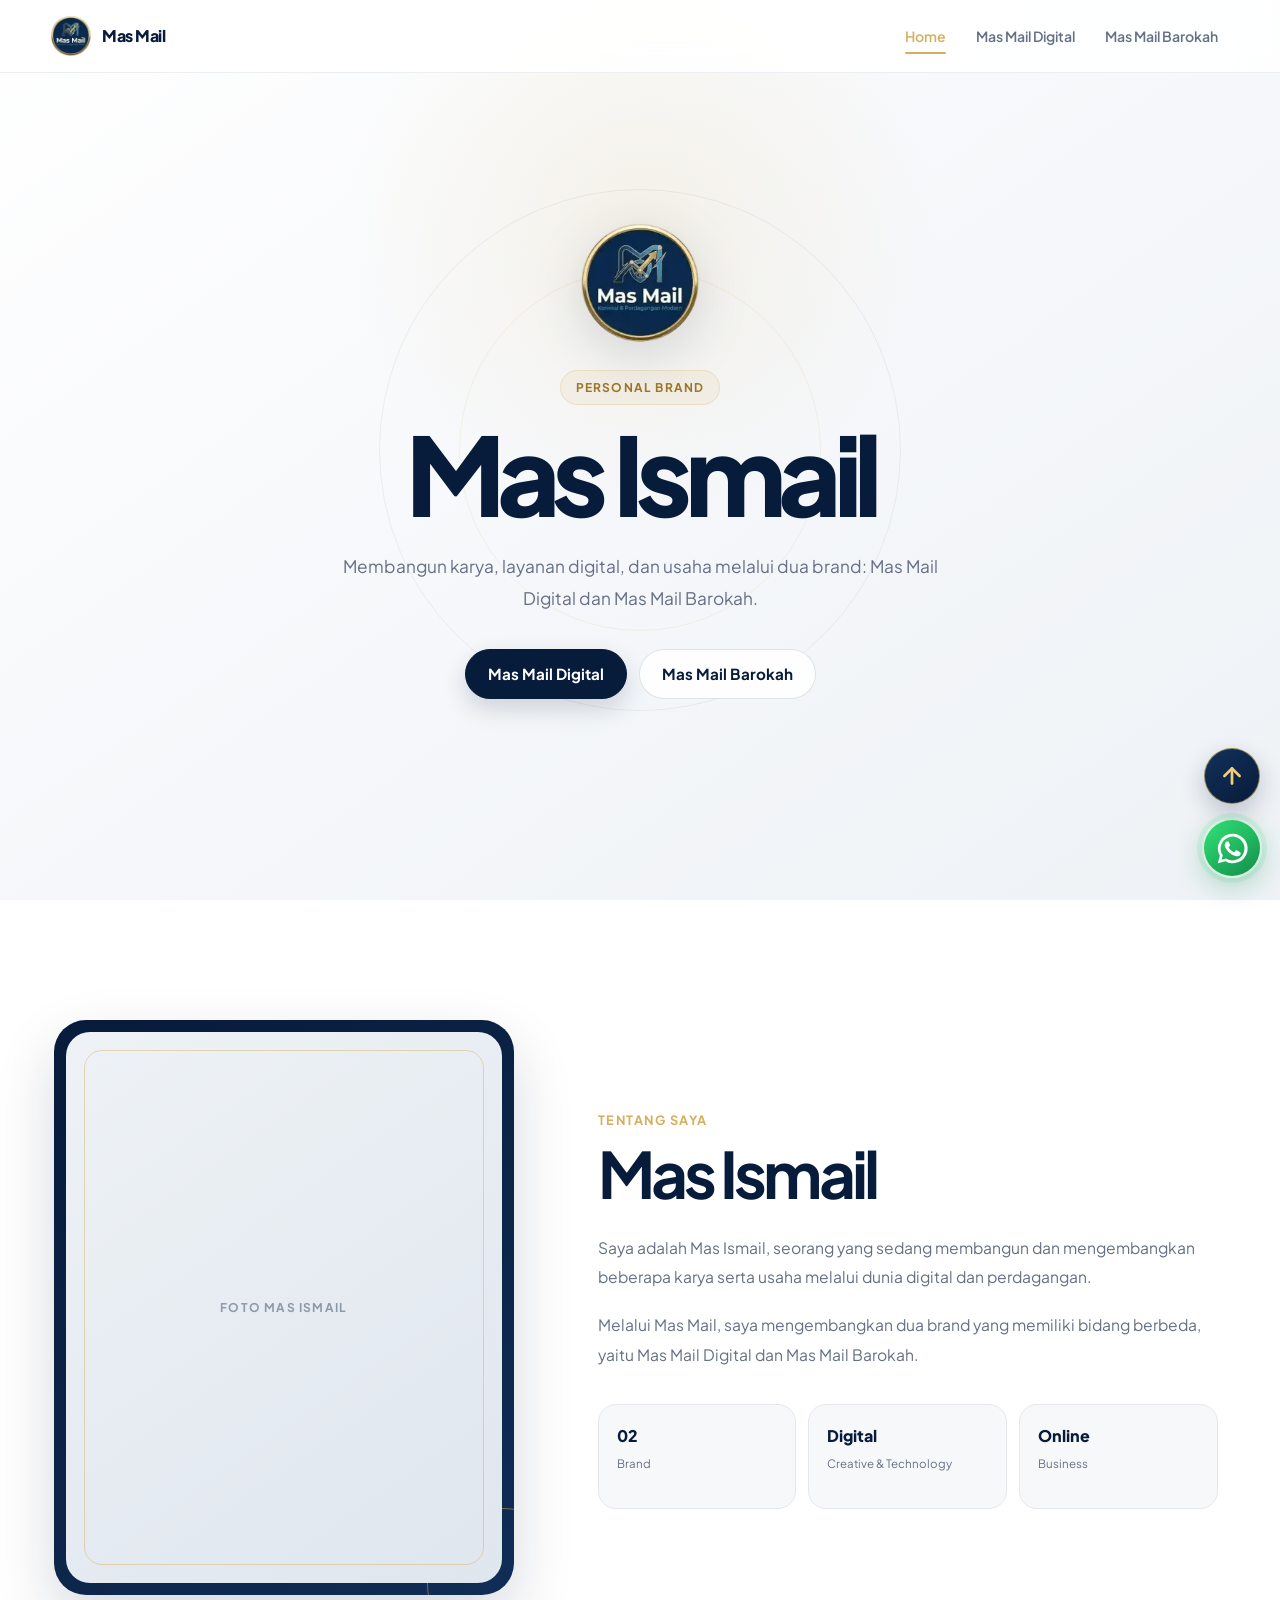
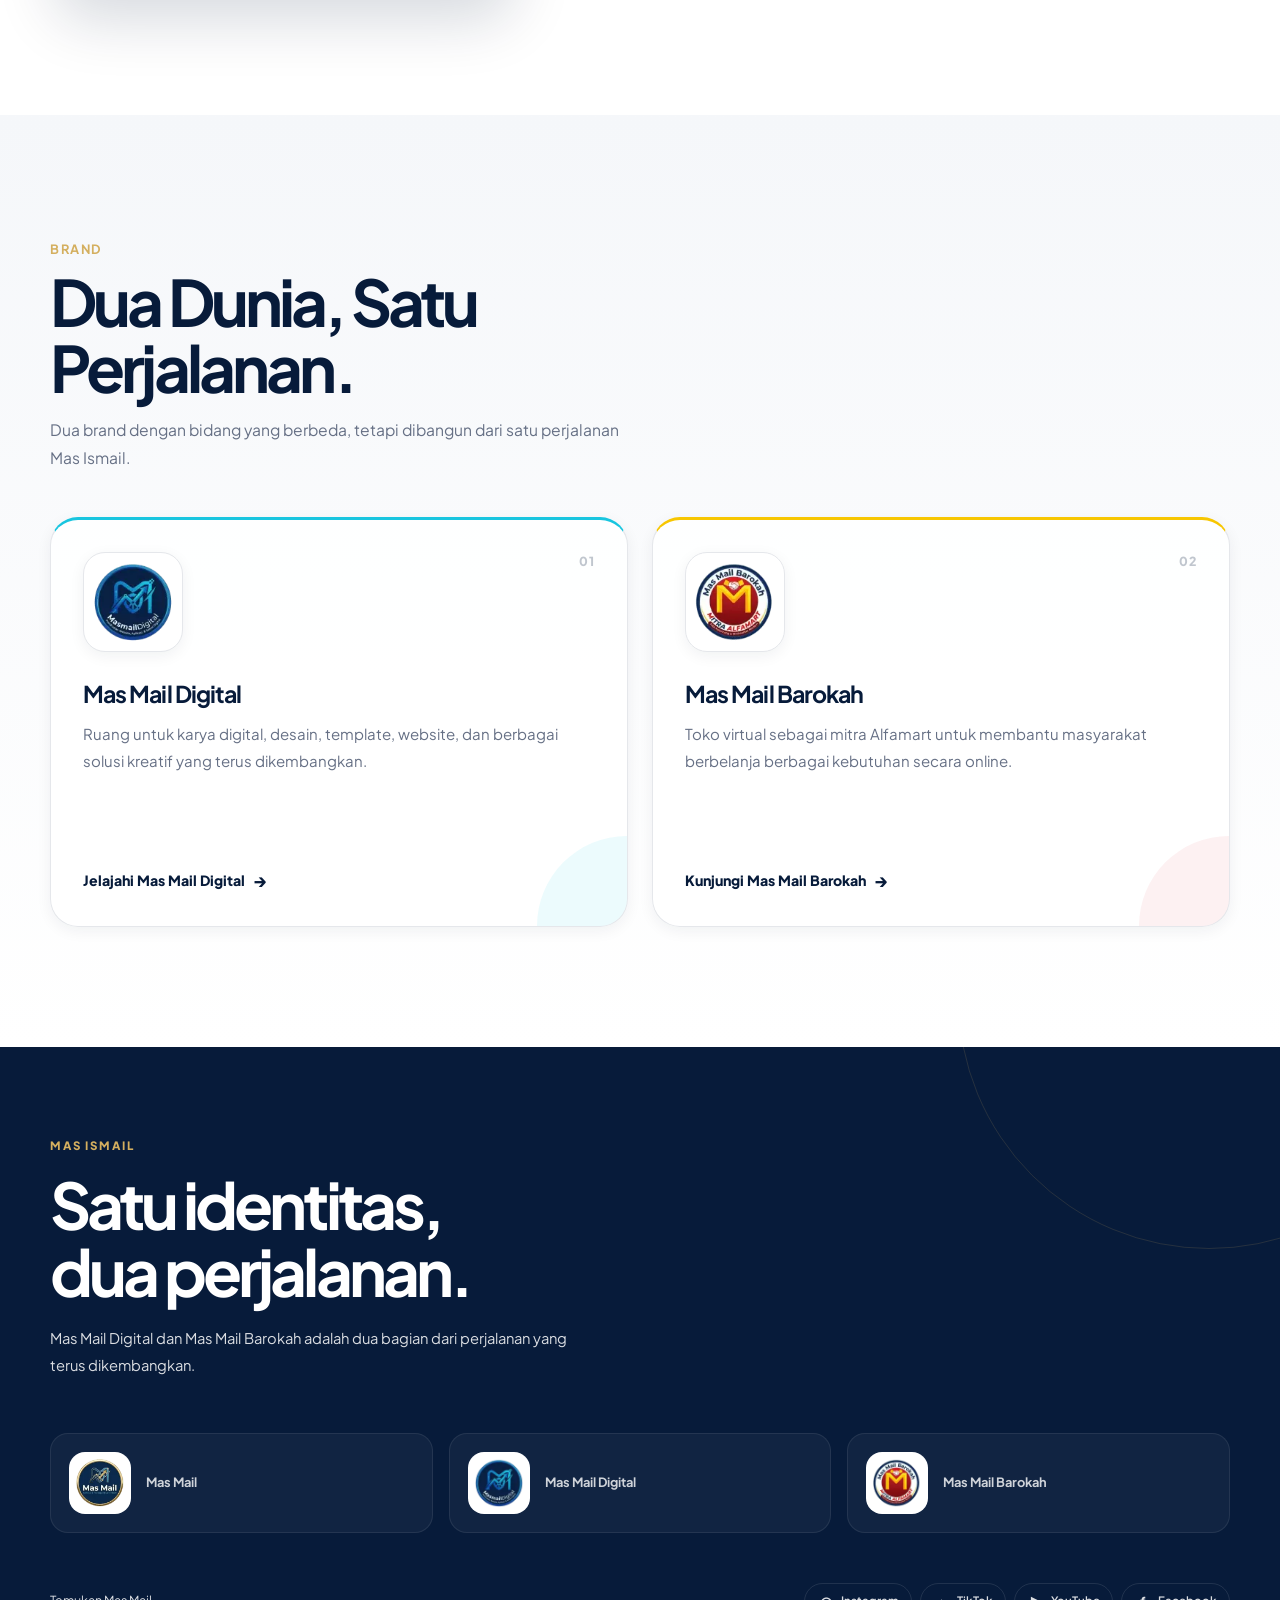
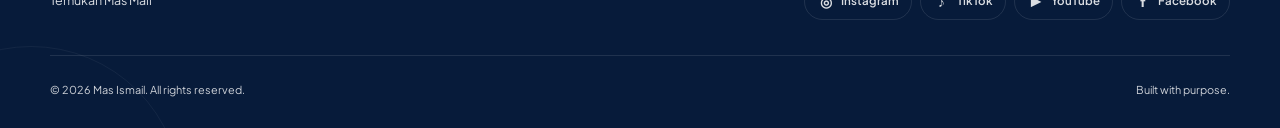
==== commit 79a09bf8: "Update font and CSS loading in index.html" ====
--- a/index.html
+++ b/index.html
@@ -2,33 +2,102 @@
 
 <html lang="id">
 <head>
-<meta charset="utf-8"/>
-<meta content="width=device-width, initial-scale=1.0" name="viewport"/>
-<title>Mas Mail — Beranda</title>
-<!-- CSS -->
-<link href="css/umum.css" rel="stylesheet"/>
-<link href="css/home.css" rel="stylesheet"/>
-<link href="assets/logo-mas-mail.png" rel="icon" type="image/png"/>
-<!-- =========================================
-     01. METADATA & PRATINJAU BAGIKAN URL
-     Fungsi : Judul, deskripsi, dan gambar saat link dibagikan
-     Edit   : URL_DOMAIN bila alamat publik berubah
-========================================= -->
-<meta name="description" content="Mas Mail menaungi Mas Mail Digital dan Mas Mail Barokah.">
-<link rel="canonical" href="https://ismail280701.github.io/MAS-MAIL/index.html">
-<meta property="og:type" content="website">
-<meta property="og:site_name" content="Mas Mail">
-<meta property="og:title" content="Mas Mail — Beranda">
-<meta property="og:description" content="Mas Mail menaungi Mas Mail Digital dan Mas Mail Barokah.">
-<meta property="og:url" content="https://ismail280701.github.io/MAS-MAIL/index.html">
-<meta property="og:image" content="https://ismail280701.github.io/MAS-MAIL/assets/logo-mas-mail.png">
-<meta property="og:image:width" content="1200">
-<meta property="og:image:height" content="630">
-<meta property="og:image:alt" content="Mas Mail menaungi Mas Mail Digital dan Mas Mail Barokah">
-<meta name="twitter:card" content="summary_large_image">
-<meta name="twitter:title" content="Mas Mail — Beranda">
-<meta name="twitter:description" content="Mas Mail menaungi Mas Mail Digital dan Mas Mail Barokah.">
-<meta name="twitter:image" content="https://ismail280701.github.io/MAS-MAIL/assets/mas-mail-social-preview.png">
+  <!-- =========================================
+       01. PENGATURAN DASAR WEBSITE
+       Fungsi : Mengatur karakter, tampilan responsif,
+                dan warna browser yang didukung.
+  ========================================== -->
+  <meta charset="utf-8">
+  <meta name="viewport" content="width=device-width, initial-scale=1.0">
+  <meta name="theme-color" content="#071b3a">
+  <meta name="color-scheme" content="light">
+
+  <!-- =========================================
+       02. JUDUL DAN IDENTITAS WEBSITE
+       Fungsi : Nama tab browser dan ikon website.
+  ========================================== -->
+  <title>Mas Mail — Beranda</title>
+
+  <link rel="icon" href="assets/logo-mas-mail.png" type="image/png">
+
+<!-- =========================================
+     03. FONT DAN CSS WEBSITE
+     Font dimuat langsung agar tidak menunggu @import CSS.
+========================================== -->
+
+<!-- Koneksi awal ke server font -->
+<link rel="preconnect" href="https://fonts.googleapis.com">
+<link rel="preconnect" href="https://fonts.gstatic.com" crossorigin>
+
+<!-- Font utama website -->
+<link
+  rel="stylesheet"
+  href="https://fonts.googleapis.com/css2?family=Plus+Jakarta+Sans:wght@400;500;600;700;800&display=swap"
+>
+
+<!-- CSS utama website -->
+<link rel="stylesheet" href="css/umum.css">
+<link rel="stylesheet" href="css/home.css">
+
+  <!-- =========================================
+       04. SEO DAN ALAMAT UTAMA
+       URL utama: https://masmaildigital.my.id/
+  ========================================== -->
+  <meta
+    name="description"
+    content="Mas Mail menaungi Mas Mail Digital, layanan website dan desain digital, serta Mas Mail Barokah untuk kebutuhan produk pilihan."
+  >
+
+  <link rel="canonical" href="https://masmaildigital.my.id/">
+
+  <!-- =========================================
+       05. OPEN GRAPH
+       Fungsi : Pratinjau tautan di WhatsApp dan
+                media sosial yang mendukungnya.
+  ========================================== -->
+  <meta property="og:type" content="website">
+  <meta property="og:locale" content="id_ID">
+  <meta property="og:site_name" content="Mas Mail">
+
+  <meta property="og:title" content="Mas Mail — Beranda">
+  <meta
+    property="og:description"
+    content="Mas Mail menaungi Mas Mail Digital, layanan website dan desain digital, serta Mas Mail Barokah."
+  >
+
+  <meta property="og:url" content="https://masmaildigital.my.id/">
+
+  <meta
+    property="og:image"
+    content="https://masmaildigital.my.id/assets/mas-mail-social-preview.png"
+  >
+  <meta
+    property="og:image:secure_url"
+    content="https://masmaildigital.my.id/assets/mas-mail-social-preview.png"
+  >
+  <meta property="og:image:type" content="image/png">
+  <meta property="og:image:width" content="1200">
+  <meta property="og:image:height" content="630">
+  <meta
+    property="og:image:alt"
+    content="Identitas Mas Mail, Mas Mail Digital, dan Mas Mail Barokah"
+  >
+
+  <!-- =========================================
+       06. TWITTER / X CARD
+       Fungsi : Pratinjau tautan pada platform
+                yang mendukung Twitter Card.
+  ========================================== -->
+  <meta name="twitter:card" content="summary_large_image">
+  <meta name="twitter:title" content="Mas Mail — Beranda">
+  <meta
+    name="twitter:description"
+    content="Mas Mail menaungi Mas Mail Digital dan Mas Mail Barokah."
+  >
+  <meta
+    name="twitter:image"
+    content="https://masmaildigital.my.id/assets/mas-mail-social-preview.png"
+  >
 </head>
 <body>
 <!-- =========================================
@@ -340,19 +409,19 @@
                 Temukan Mas Mail
             </p>
 <div class="footer-social">
-<a aria-label="Instagram" class="social-link" href="#">
+<a aria-label="Instagram" class="social-link" href="https://www.instagram.com/masmaildigital?obrf=NHM2cm1tNDBwb3Qz">
 <span class="social-icon">◎</span>
 <span>Instagram</span>
 </a>
-<a aria-label="TikTok" class="social-link" href="#">
+<a aria-label="TikTok" class="social-link" href="https://www.tiktok.com/@masmaildigital?_r=1&_t=ZS-9ArWhrWZ70G">
 <span class="social-icon">♪</span>
 <span>TikTok</span>
 </a>
-<a aria-label="YouTube" class="social-link" href="#">
+<a aria-label="YouTube" class="social-link" href="https://youtube.com/@masmaildigital?si=aS2DWCyAsFLQGbVg">
 <span class="social-icon">▶</span>
 <span>YouTube</span>
 </a>
-<a aria-label="Facebook" class="social-link" href="#">
+<a aria-label="Facebook" class="social-link" href="https://www.facebook.com/share/1EBUvrXcKp/">
 <span class="social-icon">f</span>
 <span>Facebook</span>
 </a>
--- a/css/umum.css
+++ b/css/umum.css
@@ -4,7 +4,6 @@
    Versi Final / Shared Style
 ========================================= */
 
-@import url('https://fonts.googleapis.com/css2?family=Plus+Jakarta+Sans:wght@400;500;600;700;800&display=swap');
 
 
 /* =========================================
@@ -28,7 +27,6 @@
     --color-red: #d71920;
     --color-yellow: #f7c600;
 
-
     /* BASIC COLORS */
 
     --color-white: #ffffff;
@@ -36,7 +34,6 @@
 
     --color-text: #111827;
     --color-text-soft: #667085;
-
 
     /* BACKGROUND */
 
@@ -44,11 +41,9 @@
     --color-background-soft: #f7f8fa;
     --color-background-dark: #071b3a;
 
-
     /* BORDER */
 
     --color-border: #e5e7eb;
-
 
     /* RADIUS */
 
@@ -57,7 +52,6 @@
     --radius-large: 28px;
     --radius-pill: 999px;
 
-
     /* SHADOW */
 
     --shadow-small:
@@ -69,11 +63,9 @@
     --shadow-large:
         0 20px 50px rgba(7, 27, 58, 0.14);
 
-
     /* CONTAINER */
 
     --container-width: 1180px;
-
 
     /* TRANSITION */
 
@@ -82,7 +74,6 @@
     --transition-slow: 0.5s ease;
 
 }
-
 
 /* =========================================
    2. RESET
@@ -94,11 +85,9 @@
     box-sizing: border-box;
 }
 
-
 html {
     scroll-behavior: smooth;
 }
-
 
 body {
     min-height: 100vh;
@@ -120,20 +109,17 @@
     overflow-x: hidden;
 }
 
-
 img {
     display: block;
 
     max-width: 100%;
 }
 
-
 a {
     color: inherit;
 
     text-decoration: none;
 }
-
 
 button,
 input,
@@ -141,7 +127,6 @@
 select {
     font: inherit;
 }
-
 
 /* =========================================
    3. CONTAINER
@@ -158,7 +143,6 @@
     margin-inline: auto;
 }
 
-
 /* =========================================
    4. SECTION UMUM
 ========================================= */
@@ -169,12 +153,10 @@
     width: 100%;
 }
 
-
 .section-heading {
     margin-bottom: 40px;
 }
 
-
 .section-label {
     display: inline-block;
 
@@ -191,7 +173,6 @@
 
     text-transform: uppercase;
 }
-
 
 /* =========================================
    5. BUTTON
@@ -228,19 +209,16 @@
         box-shadow var(--transition-normal);
 }
 
-
 .button:hover {
     transform:
         translateY(-2px);
 }
 
-
 .button:active {
     transform:
         translateY(0);
 }
 
-
 /* =========================================
    6. PRIMARY BUTTON
 ========================================= */
@@ -256,7 +234,6 @@
         var(--shadow-small);
 }
 
-
 .button-primary:hover {
     background:
         var(--color-primary-dark);
@@ -265,7 +242,6 @@
         var(--shadow-medium);
 }
 
-
 /* =========================================
    7. SECONDARY BUTTON
 ========================================= */
@@ -281,7 +257,6 @@
         var(--color-border);
 }
 
-
 .button-secondary:hover {
     border-color:
         var(--color-primary);
@@ -290,7 +265,6 @@
         var(--shadow-small);
 }
 
-
 /* =========================================
    8. HEADER
 ========================================= */
@@ -319,7 +293,6 @@
         blur(16px);
 }
 
-
 /* =========================================
    9. HEADER SAAT SCROLL
 ========================================= */
@@ -334,7 +307,6 @@
     border-bottom-color:
         transparent;
 }
-
 
 /* =========================================
    10. NAVBAR
@@ -359,7 +331,6 @@
     margin-inline: auto;
 }
 
-
 /* =========================================
    11. BRAND LOGO
 ========================================= */
@@ -387,7 +358,6 @@
         opacity var(--transition-normal);
 }
 
-
 .brand-logo img {
     display: block;
 
@@ -401,14 +371,12 @@
 
     object-fit: contain;
 }
-
 
 .brand-logo span {
     color:
         var(--color-navy);
 }
 
-
 .brand-logo:hover {
     transform:
         translateY(-1px);
@@ -417,7 +385,6 @@
         0.88;
 }
 
-
 /* =========================================
    12. NAV MENU
 ========================================= */
@@ -431,7 +398,6 @@
 
     margin-left: auto;
 }
-
 
 /* =========================================
    13. NAV LINK
@@ -466,7 +432,6 @@
         background-color var(--transition-normal);
 }
 
-
 .nav-link::after {
     content: "";
 
@@ -494,12 +459,10 @@
         transform var(--transition-normal);
 }
 
-
 .nav-link:hover {
     color:
         var(--color-primary);
 }
-
 
 .nav-link:hover::after,
 .nav-link.active::after {
@@ -507,13 +470,11 @@
         scaleX(1);
 }
 
-
 .nav-link.active {
     color:
         var(--color-primary);
 }
 
-
 /* =========================================
    14. NAV TOGGLE / HAMBURGER
 ========================================= */
@@ -545,13 +506,11 @@
     transition:
         background-color var(--transition-normal);
 }
-
 
 .nav-toggle:hover {
     background:
         rgba(15, 118, 110, 0.07);
 }
-
 
 .nav-toggle span {
     display: block;
@@ -571,7 +530,6 @@
         width var(--transition-normal);
 }
 
-
 /* =========================================
    15. HAMBURGER → X
 ========================================= */
@@ -582,13 +540,11 @@
         rotate(45deg);
 }
 
-
 .nav-toggle.active span:nth-child(2) {
     width: 0;
 
     opacity: 0;
 }
-
 
 .nav-toggle.active span:nth-child(3) {
     transform:
@@ -596,7 +552,6 @@
         rotate(-45deg);
 }
 
-
 /* =========================================
    16. REVEAL ANIMATION
 ========================================= */
@@ -612,7 +567,6 @@
         transform 0.7s ease;
 }
 
-
 .reveal.revealed {
     opacity: 1;
 
@@ -620,7 +574,6 @@
         translateY(0);
 }
 
-
 /* =========================================
    17. FOOTER
 ========================================= */
@@ -636,7 +589,6 @@
 
     overflow: hidden;
 }
-
 
 .site-footer::before {
     content: "";
@@ -658,7 +610,6 @@
     pointer-events: none;
 }
 
-
 .site-footer::after {
     content: "";
 
@@ -679,7 +630,6 @@
     pointer-events: none;
 }
 
-
 /* =========================================
    18. FOOTER CONTAINER
 ========================================= */
@@ -693,7 +643,6 @@
     padding-bottom: 30px;
 }
 
-
 /* =========================================
    19. FOOTER MAIN
 ========================================= */
@@ -704,7 +653,6 @@
     margin-bottom: 55px;
 }
 
-
 .footer-label {
     margin-bottom: 15px;
 
@@ -717,7 +665,6 @@
 
     letter-spacing: 0.16em;
 }
-
 
 .footer-main h2 {
     color:
@@ -735,20 +682,18 @@
     letter-spacing: -0.06em;
 }
 
-
 .footer-description {
     max-width: 540px;
 
     margin-top: 20px;
 
-    color:
-        rgba(255, 255, 255, 0.55);
+ 
+    color: rgba(255, 255, 255, 0.85);
 
     font-size: 0.92rem;
 
     line-height: 1.8;
 }
-
 
 /* =========================================
    20. FOOTER THREE LOGOS
@@ -764,7 +709,6 @@
 
     margin-bottom: 50px;
 }
-
 
 .footer-logo-item {
     display: flex;
@@ -796,7 +740,6 @@
         border-color var(--transition-normal);
 }
 
-
 .footer-logo-item:hover {
     transform:
         translateY(-4px);
@@ -811,7 +754,6 @@
         #ffffff;
 }
 
-
 .footer-logo-image {
     display: flex;
 
@@ -830,7 +772,6 @@
 
     border-radius: 16px;
 }
-
 
 .footer-logo-image img {
     width: 100%;
@@ -839,7 +780,6 @@
     object-fit: contain;
 }
 
-
 .footer-logo-item span {
     font-size: 0.8rem;
 
@@ -847,7 +787,6 @@
 
     line-height: 1.4;
 }
-
 
 /* =========================================
    21. FOOTER SOCIAL AREA
@@ -868,14 +807,10 @@
         rgba(255, 255, 255, 0.1);
 }
 
-
 .footer-social-area > p {
-    color:
-        rgba(255, 255, 255, 0.45);
-
+    color: rgba(255, 255, 255, 0.85);
     font-size: 0.78rem;
 }
-
 
 .footer-social {
     display: flex;
@@ -891,7 +826,6 @@
 
     border: 0;
 }
-
 
 /* =========================================
    22. SOCIAL LINK
@@ -914,9 +848,7 @@
     border-radius:
         var(--radius-pill);
 
-    color:
-        rgba(255, 255, 255, 0.65);
-
+    color: rgba(255, 255, 255, 0.85);
     font-size: 0.72rem;
 
     font-weight: 600;
@@ -928,7 +860,6 @@
         color var(--transition-normal);
 }
 
-
 .social-link:hover {
     transform:
         translateY(-2px);
@@ -943,7 +874,6 @@
         #ffffff;
 }
 
-
 .social-icon {
     display: inline-flex;
 
@@ -958,7 +888,6 @@
     font-weight: 800;
 }
 
-
 /* =========================================
    23. FOOTER BOTTOM
 ========================================= */
@@ -974,14 +903,10 @@
     padding-top: 25px;
 }
 
-
 .footer-bottom p {
-    color:
-        rgba(255, 255, 255, 0.35);
-
+    color: rgba(255, 255, 255, 0.80);
     font-size: 0.68rem;
 }
-
 
 /* =========================================
    24. FOCUS
@@ -996,7 +921,6 @@
     outline-offset: 3px;
 }
 
-
 /* =========================================
    25. TABLET
 ========================================= */
@@ -1014,7 +938,6 @@
     }
 
 }
-
 
 /* =========================================
    26. MOBILE
@@ -1035,7 +958,6 @@
             );
     }
 
-
     /* ================================
        NAVBAR
     ================================= */
@@ -1050,7 +972,6 @@
         min-height: 64px;
     }
 
-
     /* ================================
        BRAND
     ================================= */
@@ -1061,7 +982,6 @@
         font-size: 0.9rem;
     }
 
-
     .brand-logo img {
         width: 38px;
         height: 38px;
@@ -1070,7 +990,6 @@
         max-height: 38px;
     }
 
-
     /* ================================
        HAMBURGER
     ================================= */
@@ -1078,7 +997,6 @@
     .nav-toggle {
         display: flex;
     }
-
 
     /* ================================
        MOBILE MENU
@@ -1141,7 +1059,6 @@
             transform var(--transition-normal);
     }
 
-
     /* ================================
        MOBILE MENU ACTIVE
     ================================= */
@@ -1158,7 +1075,6 @@
         pointer-events: auto;
     }
 
-
     /* ================================
        MOBILE LINK
     ================================= */
@@ -1177,18 +1093,15 @@
         font-size: 0.9rem;
     }
 
-
     .nav-link::after {
         display: none;
     }
-
 
     .nav-link:hover {
         background:
             var(--color-background-soft);
     }
 
-
     .nav-link.active {
         background:
             var(--color-primary-light);
@@ -1197,7 +1110,6 @@
             var(--color-primary);
     }
 
-
     /* ================================
        HOME SPACING
     ================================= */
@@ -1206,7 +1118,6 @@
         padding-top: 80px;
     }
 
-
     .about-section,
     .brands-section {
         padding-top: 80px;
@@ -1214,7 +1125,6 @@
         padding-bottom: 80px;
     }
 
-
     /* ================================
        FOOTER
     ================================= */
@@ -1223,17 +1133,14 @@
         padding-top: 65px;
     }
 
-
     .footer-main {
         margin-bottom: 38px;
     }
 
-
     .footer-main h2 {
         font-size: 2.5rem;
     }
 
-
     .footer-logos {
         grid-template-columns: 1fr;
 
@@ -1242,20 +1149,17 @@
         margin-bottom: 35px;
     }
 
-
     .footer-logo-item {
         min-height: 82px;
 
         padding: 14px;
     }
-
 
     .footer-logo-image {
         width: 54px;
         height: 54px;
     }
 
-
     .footer-social-area {
         align-items: flex-start;
 
@@ -1264,12 +1168,10 @@
         gap: 15px;
     }
 
-
     .footer-social {
         justify-content: flex-start;
     }
 
-
     .footer-bottom {
         align-items: flex-start;
 
@@ -1280,7 +1182,6 @@
 
 }
 
-
 /* =========================================
    27. REDUCED MOTION
 ========================================= */
@@ -1290,7 +1191,6 @@
     html {
         scroll-behavior: auto;
     }
-
 
     *,
     *::before,
@@ -1307,7 +1207,6 @@
 
 }
 
-
 /* =========================================
    28. PAGE TRANSITION
 ========================================= */
@@ -1338,7 +1237,6 @@
         visibility 0.35s ease;
 }
 
-
 /* =========================================
    29. PAGE TRANSITION ACTIVE
 ========================================= */
@@ -1350,7 +1248,6 @@
 
     pointer-events: auto;
 }
-
 
 /* =========================================
    30. TRANSITION CONTENT
@@ -1376,7 +1273,6 @@
         transform 0.45s ease,
         opacity 0.4s ease;
 }
-
 
 .page-transition.active
 .transition-content {
@@ -1387,7 +1283,6 @@
     opacity: 1;
 }
 
-
 /* =========================================
    31. TRANSITION LOGOS
 ========================================= */
@@ -1402,7 +1297,6 @@
 
     margin-bottom: 28px;
 }
-
 
 .transition-logos img {
     width: 65px;
@@ -1425,16 +1319,13 @@
         infinite;
 }
 
-
 .transition-logos img:nth-child(2) {
     animation-delay: -1s;
 }
 
-
 .transition-logos img:nth-child(3) {
     animation-delay: -2s;
 }
-
 
 /* =========================================
    32. TRANSITION TITLE
@@ -1462,7 +1353,6 @@
     letter-spacing: -0.04em;
 }
 
-
 /* =========================================
    33. TRANSITION SUBTITLE
 ========================================= */
@@ -1477,7 +1367,6 @@
 
     letter-spacing: 0.04em;
 }
-
 
 /* =========================================
    34. TRANSITION LOGO ANIMATION
@@ -1498,7 +1387,6 @@
 
 }
 
-
 /* =========================================
    35. TRANSITION MOBILE
 ========================================= */
@@ -1510,18 +1398,15 @@
 
         margin-bottom: 22px;
     }
-
 
     .transition-logos img {
         width: 55px;
         height: 55px;
     }
 
-
     .transition-title {
         font-size: 1.65rem;
     }
-
 
     .transition-subtitle {
         font-size: 0.7rem;
--- a/css/home.css
+++ b/css/home.css
@@ -35,7 +35,6 @@
     overflow: hidden;
 }
 
-
 /* =========================================
    2. HERO BACKGROUND
 ========================================= */
@@ -47,7 +46,6 @@
 
     pointer-events: none;
 }
-
 
 /* Lingkaran dekorasi */
 
@@ -75,7 +73,6 @@
         translate(-50%, -50%);
 }
 
-
 /* Lingkaran kedua */
 
 .hero-background::after {
@@ -102,7 +99,6 @@
         translate(-50%, -50%);
 }
 
-
 /* =========================================
    3. HERO CONTENT
 ========================================= */
@@ -121,7 +117,6 @@
 
     text-align: center;
 }
-
 
 /* =========================================
    4. HERO LOGO
@@ -152,7 +147,6 @@
         heroLogoFloat 5s ease-in-out infinite;
 }
 
-
 /* =========================================
    5. HERO LABEL
 ========================================= */
@@ -188,7 +182,6 @@
 
     text-transform: uppercase;
 }
-
 
 /* =========================================
    6. HERO TITLE
@@ -214,7 +207,6 @@
     letter-spacing: -0.07em;
 }
 
-
 /* =========================================
    7. HERO DESCRIPTION
 ========================================= */
@@ -238,7 +230,6 @@
     line-height: 1.85;
 }
 
-
 /* =========================================
    8. HERO ACTIONS
 ========================================= */
@@ -255,7 +246,6 @@
 
     margin-top: 34px;
 }
-
 
 /* =========================================
    9. HERO BUTTON PRIMARY
@@ -284,7 +274,6 @@
         var(--color-navy-light);
 }
 
-
 /* =========================================
    10. HERO BUTTON SECONDARY
 ========================================= */
@@ -310,7 +299,6 @@
     color:
         var(--color-navy);
 }
-
 
 /* =========================================
    11. HERO LOGO ANIMATION
@@ -331,7 +319,6 @@
 
 }
 
-
 /* =========================================
    12. HERO TABLET
 ========================================= */
@@ -344,7 +331,6 @@
     }
 
 }
-
 
 /* =========================================
    13. HERO MOBILE
@@ -422,7 +408,6 @@
 
 }
 
-
 /* =========================================
    14. HERO SMALL MOBILE
 ========================================= */
@@ -452,7 +437,6 @@
         var(--color-white);
 }
 
-
 /* =========================================
    9. ABOUT LAYOUT
 ========================================= */
@@ -468,7 +452,6 @@
 
     align-items: center;
 }
-
 
 /* =========================================
    10. ABOUT IMAGE
@@ -520,7 +503,6 @@
     border-radius: 50%;
 }
 
-
 /* =========================================
    11. ABOUT IMAGE FRAME
 ========================================= */
@@ -576,7 +558,6 @@
 
     text-transform: uppercase;
 }
-
 
 /* =========================================
    12. ABOUT INFO
@@ -606,7 +587,6 @@
     letter-spacing: -0.06em;
 }
 
-
 /* =========================================
    13. ABOUT TEXT
 ========================================= */
@@ -626,7 +606,6 @@
     line-height: 1.9;
 }
 
-
 /* =========================================
    14. ABOUT HIGHLIGHTS
 ========================================= */
@@ -641,7 +620,6 @@
 
     margin-top: 34px;
 }
-
 
 /* =========================================
    15. ABOUT HIGHLIGHT
@@ -699,7 +677,6 @@
 
     line-height: 1.5;
 }
-
 
 /* =========================================
    16. ABOUT TABLET
@@ -726,7 +703,6 @@
 
 }
 
-
 /* =========================================
    17. ABOUT MOBILE
 ========================================= */
@@ -805,7 +781,6 @@
 
     overflow: hidden;
 }
-
 
 /* =========================================
    19. BRANDS HEADING
@@ -846,7 +821,6 @@
     line-height: 1.8;
 }
 
-
 /* =========================================
    20. BRANDS GRID
 ========================================= */
@@ -861,7 +835,6 @@
 
     margin-top: 45px;
 }
-
 
 /* =========================================
    21. BRAND CARD
@@ -922,7 +895,6 @@
         var(--shadow-large);
 }
 
-
 /* =========================================
    22. BRAND DIGITAL
 ========================================= */
@@ -942,7 +914,6 @@
         rgba(24, 197, 223, 0.35);
 }
 
-
 /* =========================================
    23. BRAND BAROKAH
 ========================================= */
@@ -962,7 +933,6 @@
         rgba(215, 25, 32, 0.25);
 }
 
-
 /* =========================================
    24. BRAND CARD TOP
 ========================================= */
@@ -979,7 +949,6 @@
 
     margin-bottom: 28px;
 }
-
 
 /* =========================================
    25. BRAND LOGO BOX
@@ -1016,7 +985,6 @@
     object-fit: contain;
 }
 
-
 /* =========================================
    26. BRAND NUMBER
 ========================================= */
@@ -1031,7 +999,6 @@
     letter-spacing: 0.08em;
 }
 
-
 /* =========================================
    27. BRAND CONTENT
 ========================================= */
@@ -1071,7 +1038,6 @@
 
     line-height: 1.8;
 }
-
 
 /* =========================================
    28. BRAND LINK
@@ -1111,7 +1077,6 @@
     font-size: 1.1rem;
 }
 
-
 /* =========================================
    29. BRAND MOBILE
 ========================================= */
@@ -1171,7 +1136,6 @@
     }
 
 }
-
 
 /* =========================================
    21. MOBILE
@@ -1242,7 +1206,6 @@
 
 }
 
-
 /* =========================================
    22. SMALL MOBILE
 ========================================= */
@@ -1291,7 +1254,6 @@
         translateX(0);
 }
 
-
 /* =========================================
    31. REVEAL DELAY
 ========================================= */
@@ -1299,7 +1261,6 @@
 .brand-barokah.reveal {
     transition-delay: 0.12s;
 }
-
 
 /* =========================================
    32. MOBILE REVEAL
@@ -1380,7 +1341,6 @@
         background-color 0.3s ease;
 }
 
-
 /* MUNCUL SETELAH SCROLL */
 
 .back-to-hero.show {
@@ -1395,7 +1355,6 @@
     pointer-events: auto;
 }
 
-
 /* HOVER */
 
 .back-to-hero:hover {
@@ -1410,7 +1369,6 @@
         scale(1.04);
 }
 
-
 /* ICON */
 
 .back-to-hero span {
@@ -1421,7 +1379,6 @@
     transform:
         translateY(-1px);
 }
-
 
 /* MOBILE */
 
